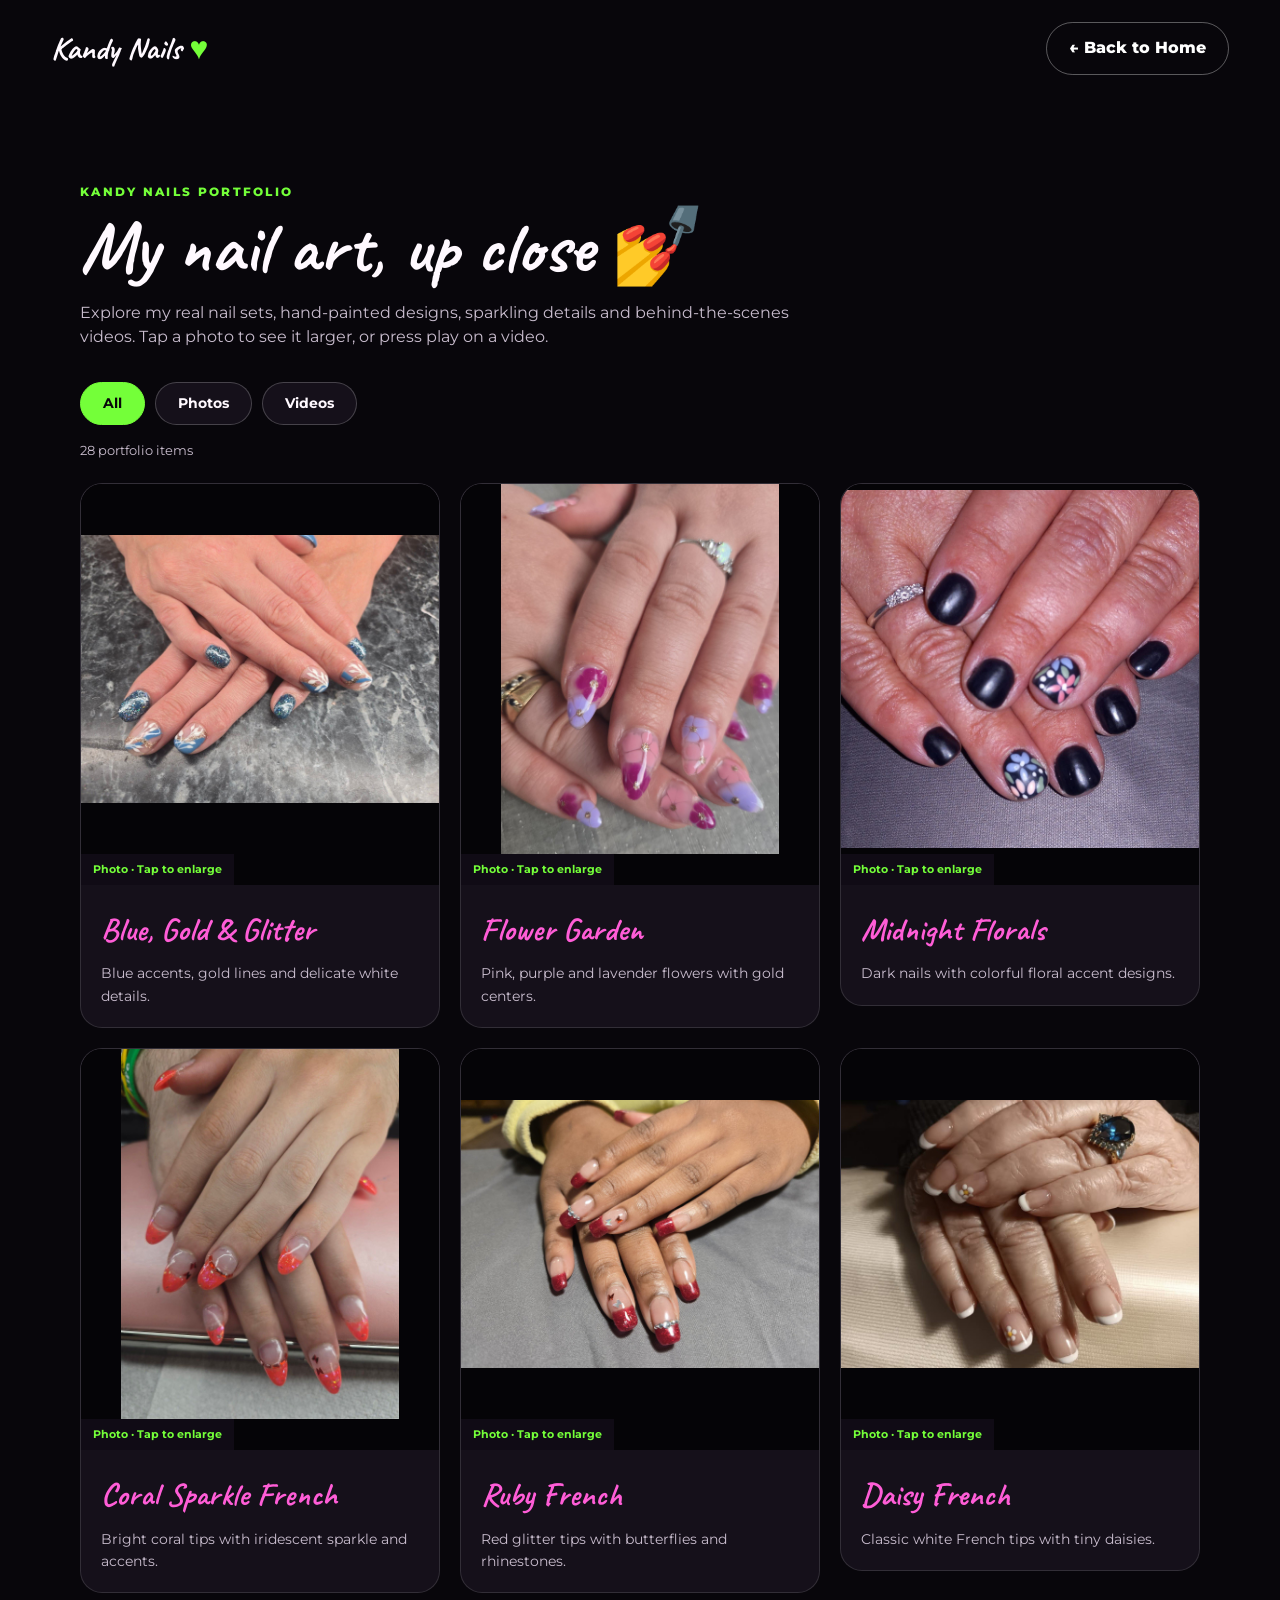
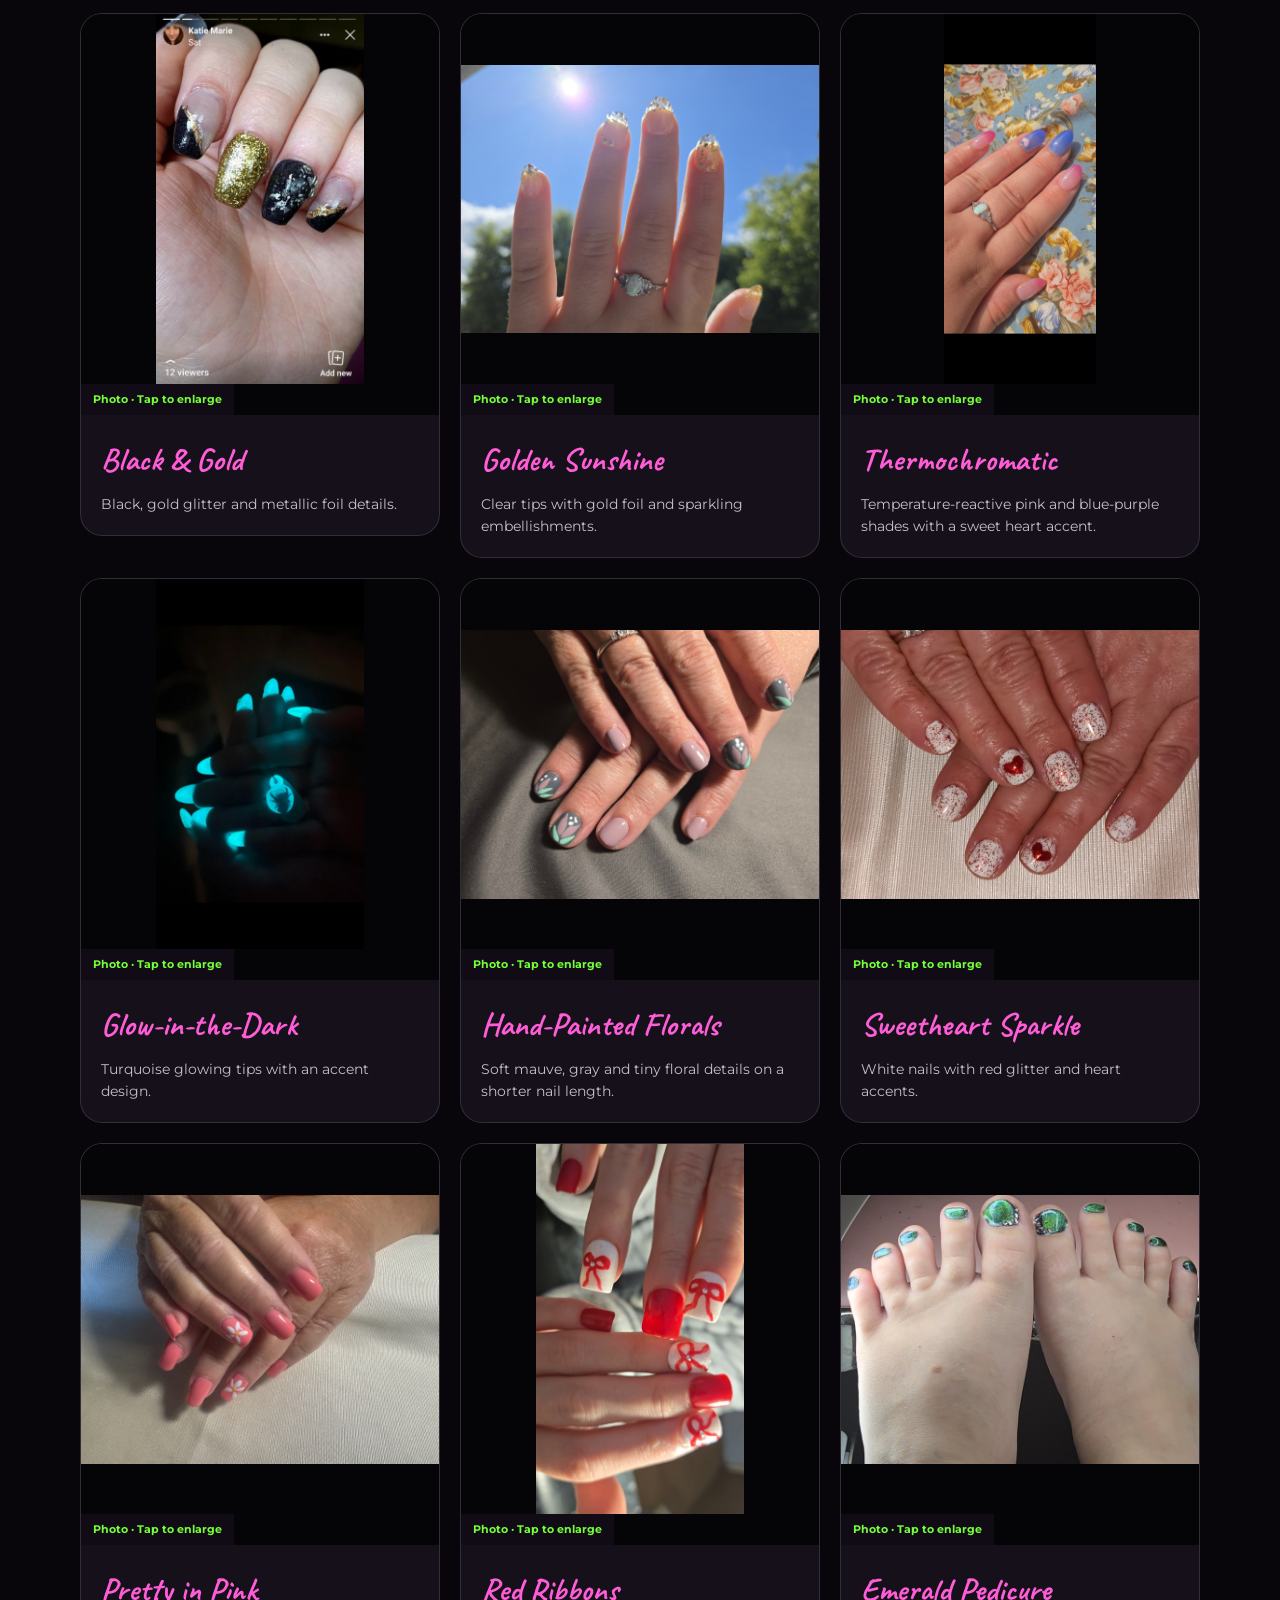
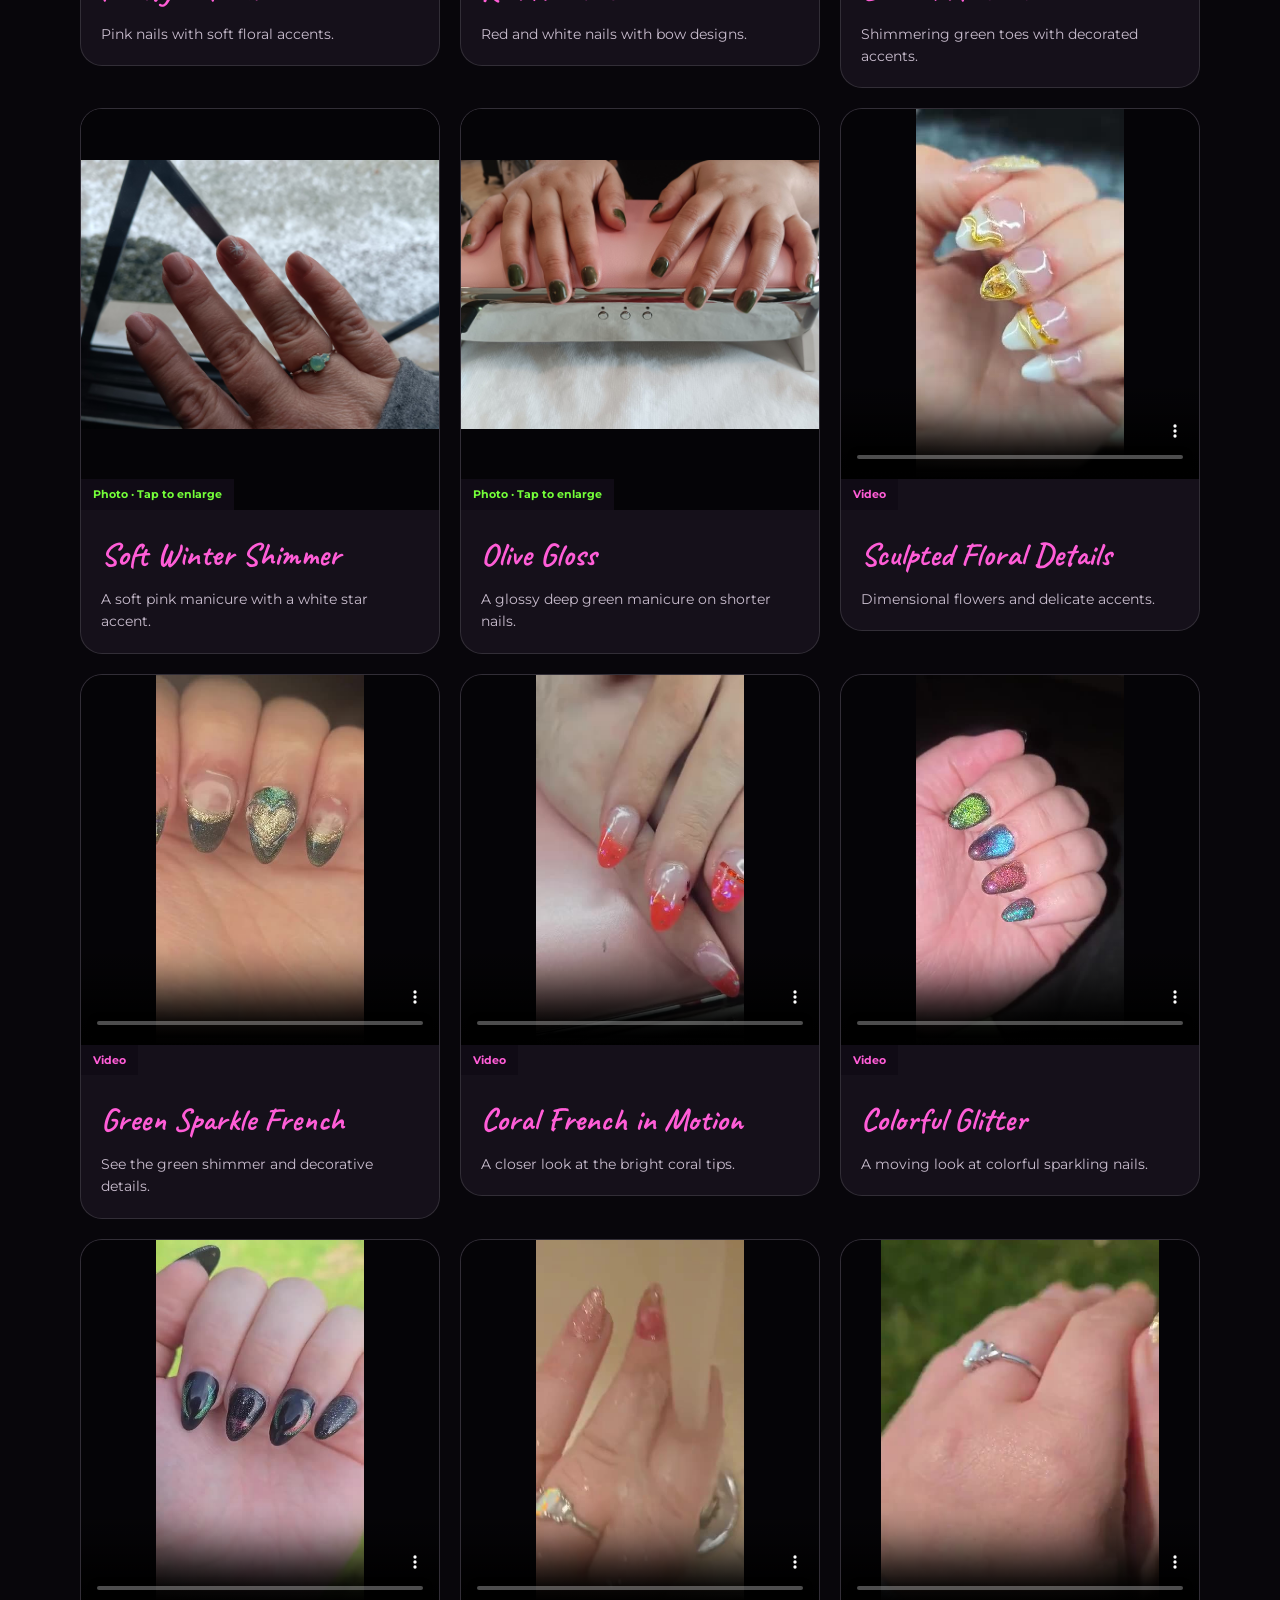
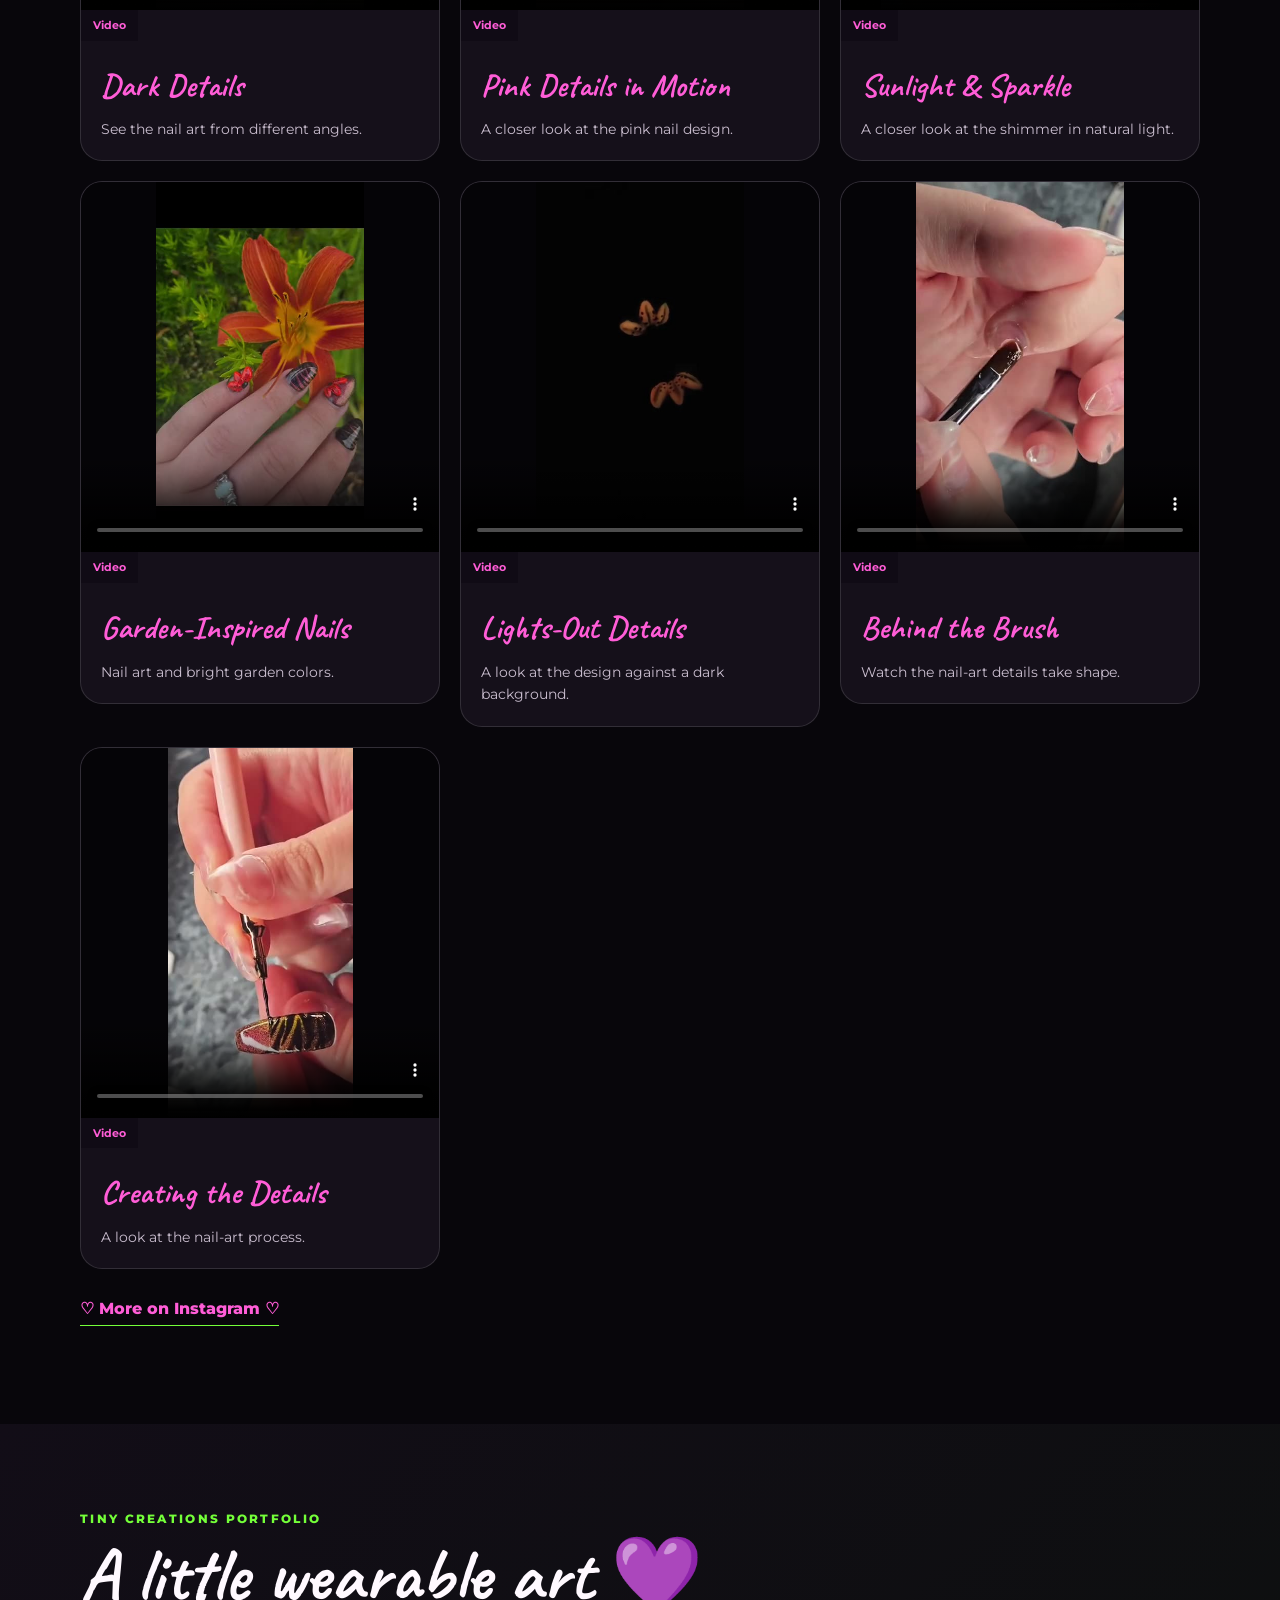
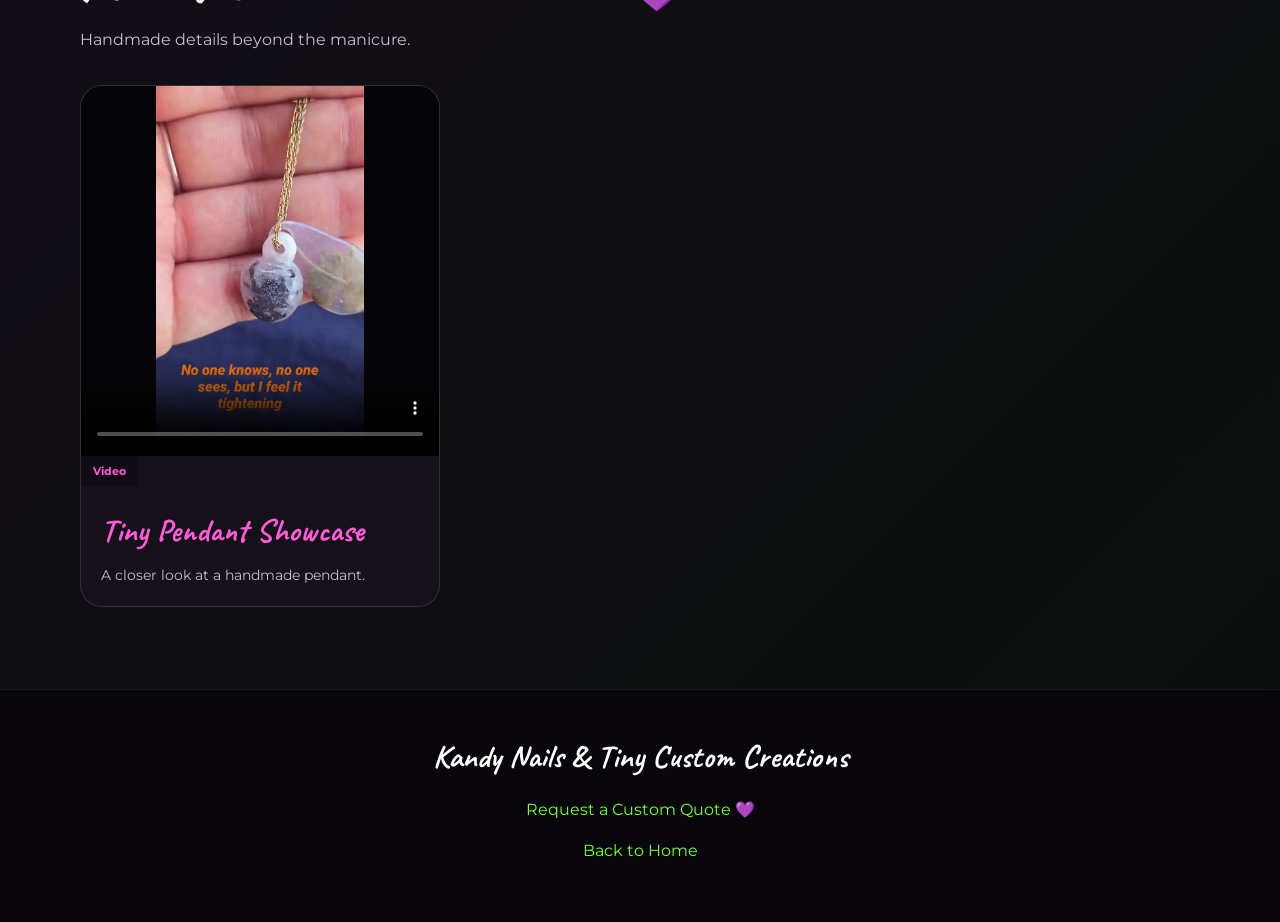
==== portfolio.html @ 72c05000 "Add files via upload" ====
<!doctype html>
<html lang="en">
<head>
<meta charset="utf-8">
<meta name="viewport" content="width=device-width,initial-scale=1">
<meta name="theme-color" content="#08060b">
<title>Portfolio | Kandy Nails & Tiny Custom Creations</title>
<style>
@import url('https://fonts.googleapis.com/css2?family=Caveat:wght@500;600;700&family=Montserrat:wght@400;500;600;700;800&display=swap');
:root{--bg:#08060b;--panel:#15101a;--purple:#c746ff;--green:#74ff39;--pink:#ff5dd7;--text:#fff9ff;--muted:#c9bdce}
.nail-portfolio{display:grid;grid-template-columns:repeat(3,minmax(0,1fr));gap:20px}.nail-portfolio figure{margin:0;background:var(--panel);border:1px solid #ffffff20;border-radius:22px;overflow:hidden}.nail-portfolio a{display:block}.nail-portfolio img{width:100%;height:370px;object-fit:contain;background:#050407}.nail-portfolio a:focus-visible{outline:3px solid var(--green);outline-offset:-3px}.nail-portfolio figcaption{padding:20px}.nail-portfolio h3{font-family:Caveat,cursive;font-size:2rem;margin:0;color:var(--pink)}.nail-portfolio p{font-size:.9rem;color:var(--muted);margin:8px 0 0}@media(max-width:850px){.nail-portfolio{grid-template-columns:1fr}.nail-portfolio img{height:auto;max-height:520px}}
*{box-sizing:border-box}html{scroll-behavior:smooth}body{margin:0;background:var(--bg);color:var(--text);font-family:Montserrat,sans-serif;line-height:1.55}a{color:inherit;text-decoration:none}img{max-width:100%;display:block}
.hero{min-height:88vh;background:radial-gradient(circle at 15% 15%,#6d14744d,transparent 34%),radial-gradient(circle at 85% 20%,#2d8c4145,transparent 30%),linear-gradient(135deg,#050407,#14091a 55%,#07110a);position:relative;overflow:hidden}.hero:after{content:"✦  ♡  ✧  ♡  ✦";position:absolute;bottom:4%;width:100%;text-align:center;font-size:3rem;letter-spacing:1rem;color:#ffffff18}
nav{width:min(1180px,92%);margin:auto;padding:22px 0;display:flex;align-items:center;justify-content:space-between;position:relative;z-index:3}.logo{font-family:Caveat,cursive;font-size:2rem;font-weight:700}.logo span{color:var(--green)}#navLinks{display:flex;gap:22px;font-size:.85rem;font-weight:700}#navLinks a:hover{color:var(--green)}#menuBtn{display:none;background:none;border:0;color:white;font-size:1.6rem}
.hero-inner{width:min(920px,90%);margin:13vh auto 0;text-align:center;position:relative;z-index:2}.kicker,.eyebrow,.heading span{font-size:.72rem;letter-spacing:.2em;font-weight:800;color:var(--green)}h1,h2{font-family:Caveat,cursive;line-height:1.02}h1{font-size:clamp(4.3rem,10vw,8rem);margin:.15em 0}.hero h1 em{font-style:normal;color:var(--pink)}.lead{max-width:720px;margin:0 auto 26px;color:var(--muted)}.actions{display:flex;gap:12px;justify-content:center;flex-wrap:wrap}.btn{border:0;display:inline-block;background:linear-gradient(90deg,var(--purple),var(--pink),var(--green));color:#08060b;font-weight:800;padding:13px 22px;border-radius:999px;cursor:pointer}.ghost{background:transparent;color:white;border:1px solid #ffffff55}
.wrap{width:min(1120px,92%);margin:auto;padding:82px 0}.heading{max-width:760px;margin-bottom:32px}.heading h2,.feature h2,.wearable h2{font-size:clamp(3rem,6vw,4.6rem);margin:.08em 0}.heading p,.feature p,.wearable p{color:var(--muted)}.master-collage{width:100%;border-radius:25px;border:1px solid #ffffff20;box-shadow:0 0 50px #8c28b62b}.gallery{display:grid;grid-template-columns:repeat(5,1fr);gap:13px;margin-top:20px}.tile{background:var(--panel);border:1px solid #ffffff17;border-radius:17px;overflow:hidden}.tile img{aspect-ratio:1/1;object-fit:cover}.tile b{display:block;padding:13px;font-size:.8rem}.tile:hover{outline:1px solid var(--green);transform:translateY(-2px)}
.band,.effects,.wearable{background:linear-gradient(135deg,#120d17,#0c100d)}.split{width:min(1120px,92%);margin:auto;padding:82px 0;display:grid;grid-template-columns:1fr 1fr;gap:48px;align-items:center}.split>img,.feature>img{border-radius:25px;box-shadow:0 0 40px #b830d028}.mini-prices{margin:25px 0}.mini-prices p{display:flex;justify-content:space-between;border-bottom:1px solid #ffffff16;padding:9px 0;margin:0}.mini-prices strong{color:var(--green)}small{color:#9f92a6}.feature{display:grid;grid-template-columns:1fr 1fr;gap:48px;align-items:center}.feature.reverse img{order:2}.feature p{font-size:1.05rem}.effect-cards{display:grid;grid-template-columns:repeat(4,1fr);gap:15px}.effect-cards article,.price-cards article{background:#18121e;border:1px solid #ffffff16;border-radius:22px;padding:24px}.effect-cards i{font-style:normal;font-size:2rem}.effect-cards h3{margin:.5em 0}.effect-cards p,.price-cards p{color:var(--muted);font-size:.9rem}
.price-cards{display:grid;grid-template-columns:repeat(3,1fr);gap:16px}.price-cards h3{font-family:Caveat,cursive;font-size:2.1rem;margin:0 0 12px}.price-cards p{display:flex;justify-content:space-between;border-bottom:1px solid #ffffff12;padding:9px 0}.price-cards .featured{background:linear-gradient(145deg,#291232,#122217);border-color:#9dff6550}.big{font-size:3.4rem;font-weight:800;color:var(--pink);margin:18px 0}.big span{color:var(--green)}.price-cards .featured p,.price-cards .muted{display:block;border:0}.center{text-align:center;max-width:780px}.order form{display:grid;grid-template-columns:1fr 1fr;gap:16px;background:#151019;border:1px solid #ffffff17;padding:25px;border-radius:24px}.order label{display:grid;gap:7px;font-size:.78rem;font-weight:700}.order label:nth-child(2){grid-column:span 2}.order input,.order textarea,.order select{width:100%;border:1px solid #ffffff24;background:#08060b;color:white;border-radius:12px;padding:13px;font:inherit}.order textarea{min-height:120px;resize:vertical}.order button{justify-self:start}.demo{color:var(--green);font-size:.85rem}
footer{text-align:center;padding:42px 20px;border-top:1px solid #ffffff13;color:var(--muted)}footer strong{font-family:Caveat,cursive;font-size:2rem;color:white}
@media(max-width:850px){#menuBtn{display:block}#navLinks{display:none;position:absolute;top:68px;left:0;right:0;flex-direction:column;background:#17111d;padding:18px;border-radius:18px}#navLinks.show{display:flex}.gallery{grid-template-columns:repeat(2,1fr)}.split,.feature{grid-template-columns:1fr}.feature.reverse img{order:0}.effect-cards{grid-template-columns:repeat(2,1fr)}.price-cards{grid-template-columns:1fr}.order form{grid-template-columns:1fr}.order label:nth-child(2){grid-column:auto}}
@media(max-width:520px){.gallery,.effect-cards{grid-template-columns:1fr}.wrap,.split{padding:58px 0}.hero-inner{margin-top:9vh}}

.brand-finale{background:radial-gradient(circle at 50% 50%,#5b126238,transparent 60%),#08060b}
.brand-finale .wrap{padding-top:30px;padding-bottom:30px}
.brand-finale img{width:min(850px,100%);margin:auto;border-radius:28px;box-shadow:0 0 55px #b62fce35;border:1px solid #ffffff18}
footer a{color:var(--green)}

.tiktok-link{display:inline-block;color:var(--pink);font-weight:800;border-bottom:1px solid var(--green);padding-bottom:3px}
.tiktok-link:hover,footer .social a:hover{color:var(--green)}
footer .social{margin-top:6px}

.policies{background:linear-gradient(135deg,#110c16,#0a120c)}
.policy-box{background:#18121e;border:1px solid #ffffff18;border-radius:26px;padding:28px;box-shadow:0 0 40px #8c28b61c}
.policy-box p{color:var(--muted);padding:12px 0;margin:0;border-bottom:1px solid #ffffff10}
.policy-box p:last-child{border-bottom:0}
.policy-box b{color:var(--text)}
.policy-highlight{margin-top:12px!important;padding:17px!important;border:1px solid #74ff3940!important;background:#74ff390c;border-radius:16px;color:var(--text)!important;font-weight:600}
.shipping{background:#0b080e}.shipping-grid{display:grid;grid-template-columns:repeat(2,1fr);gap:16px}.shipping-grid article{background:#18121e;border:1px solid #ffffff18;border-radius:22px;padding:24px}.shipping-grid h3{font-family:Caveat,cursive;font-size:2rem;margin:0 0 10px}.shipping-grid p{color:var(--muted);margin:0}.shipping-note{margin-top:16px;padding:20px;border-radius:18px;background:#74ff390b;border:1px solid #74ff3935;color:var(--muted)}.shipping-note b{color:var(--text)}@media(max-width:700px){.shipping-grid{grid-template-columns:1fr}}


#navLinks{flex-wrap:wrap;justify-content:flex-end;gap:12px 17px;max-width:820px}
.nail-portfolio{align-items:start}.nail-portfolio figure[hidden]{display:none}
.photo-open{display:block;position:relative;border:0;padding:0;width:100%;background:#050407;color:white;cursor:zoom-in;font:inherit;text-align:left}
.photo-open img,.video-frame video{display:block;width:100%;height:370px;object-fit:contain;background:#050407}
.photo-open:focus-visible,.portfolio-filters button:focus-visible,#close-photo:focus-visible{outline:3px solid var(--green);outline-offset:3px}
.media-badge{display:inline-block;padding:7px 12px;font-size:.68rem;font-weight:700;color:var(--green);background:#100b15}.video-frame .media-badge{color:var(--pink)}
.portfolio-filters{display:flex;gap:10px;flex-wrap:wrap}.portfolio-filters button{font:inherit;font-size:.85rem;font-weight:700;cursor:pointer;color:var(--text);background:var(--panel);border:1px solid #ffffff35;padding:10px 22px;border-radius:999px}.portfolio-filters button.active{background:var(--green);color:#08060b;border-color:var(--green)}.portfolio-count{color:var(--muted);font-size:.8rem;margin:16px 0 22px}
#photo-dialog{width:min(1000px,94vw);max-height:95vh;padding:16px;background:#100b15;color:var(--text);border:1px solid #c746ff70;border-radius:18px}#photo-dialog::backdrop{background:#000d}#large-photo{max-height:75vh;margin:auto;object-fit:contain}#close-photo{display:block;margin:0 0 12px auto;padding:9px 18px;border:0;border-radius:30px;background:var(--green);color:#08060b;font-weight:800;cursor:pointer}#photo-caption{text-align:center}
@media(max-width:850px){.photo-open img,.video-frame video{height:390px}#navLinks{max-width:none;align-items:flex-start}}
@media(max-width:420px){.photo-open img,.video-frame video{height:330px}}
</style>
</head>
<body><nav><a class="logo" href="index.html">Kandy Nails <span>♥</span></a><a class="btn ghost" href="index.html">← Back to Home</a></nav><main><section id="nail-gallery" class="wrap">
<div class="heading"><span>KANDY NAILS PORTFOLIO</span><h2>My nail art, up close 💅</h2><p>Explore my real nail sets, hand-painted designs, sparkling details and behind-the-scenes videos. Tap a photo to see it larger, or press play on a video.</p></div>
<div class="portfolio-filters" role="group" aria-label="Filter nail portfolio"><button type="button" class="active" data-filter="all" aria-pressed="true">All</button><button type="button" data-filter="photo" aria-pressed="false">Photos</button><button type="button" data-filter="video" aria-pressed="false">Videos</button></div>
<p id="portfolio-count" class="portfolio-count" aria-live="polite"></p>
<div class="nail-portfolio" id="portfolio-grid"><figure data-kind="photo"><button class="photo-open" type="button" data-photo="portfolio-1000017648.jpg" data-title="Blue, Gold &amp; Glitter" aria-label="Enlarge Blue, Gold &amp; Glitter"><img src="portfolio-1000017648.jpg" alt="Blue accents, gold lines and delicate white details." loading="lazy" decoding="async" width="720" height="720"><span class="media-badge">Photo · Tap to enlarge</span></button><figcaption><h3>Blue, Gold &amp; Glitter</h3><p>Blue accents, gold lines and delicate white details.</p></figcaption></figure><figure data-kind="photo"><button class="photo-open" type="button" data-photo="portfolio-1000014771.jpg" data-title="Flower Garden" aria-label="Enlarge Flower Garden"><img src="portfolio-1000014771.jpg" alt="Pink, purple and lavender flowers with gold centers." loading="lazy" decoding="async" width="720" height="720"><span class="media-badge">Photo · Tap to enlarge</span></button><figcaption><h3>Flower Garden</h3><p>Pink, purple and lavender flowers with gold centers.</p></figcaption></figure><figure data-kind="photo"><button class="photo-open" type="button" data-photo="portfolio-1000017656.jpg" data-title="Midnight Florals" aria-label="Enlarge Midnight Florals"><img src="portfolio-1000017656.jpg" alt="Dark nails with colorful floral accent designs." loading="lazy" decoding="async" width="720" height="720"><span class="media-badge">Photo · Tap to enlarge</span></button><figcaption><h3>Midnight Florals</h3><p>Dark nails with colorful floral accent designs.</p></figcaption></figure><figure data-kind="photo"><button class="photo-open" type="button" data-photo="portfolio-1000017652.jpg" data-title="Coral Sparkle French" aria-label="Enlarge Coral Sparkle French"><img src="portfolio-1000017652.jpg" alt="Bright coral tips with iridescent sparkle and accents." loading="lazy" decoding="async" width="720" height="720"><span class="media-badge">Photo · Tap to enlarge</span></button><figcaption><h3>Coral Sparkle French</h3><p>Bright coral tips with iridescent sparkle and accents.</p></figcaption></figure><figure data-kind="photo"><button class="photo-open" type="button" data-photo="portfolio-1000010109.jpg" data-title="Ruby French" aria-label="Enlarge Ruby French"><img src="portfolio-1000010109.jpg" alt="Red glitter tips with butterflies and rhinestones." loading="lazy" decoding="async" width="720" height="720"><span class="media-badge">Photo · Tap to enlarge</span></button><figcaption><h3>Ruby French</h3><p>Red glitter tips with butterflies and rhinestones.</p></figcaption></figure><figure data-kind="photo"><button class="photo-open" type="button" data-photo="portfolio-1000008966.jpg" data-title="Daisy French" aria-label="Enlarge Daisy French"><img src="portfolio-1000008966.jpg" alt="Classic white French tips with tiny daisies." loading="lazy" decoding="async" width="720" height="720"><span class="media-badge">Photo · Tap to enlarge</span></button><figcaption><h3>Daisy French</h3><p>Classic white French tips with tiny daisies.</p></figcaption></figure><figure data-kind="photo"><button class="photo-open" type="button" data-photo="portfolio-1000005637.jpg" data-title="Black &amp; Gold" aria-label="Enlarge Black &amp; Gold"><img src="portfolio-1000005637.jpg" alt="Black, gold glitter and metallic foil details." loading="lazy" decoding="async" width="720" height="720"><span class="media-badge">Photo · Tap to enlarge</span></button><figcaption><h3>Black &amp; Gold</h3><p>Black, gold glitter and metallic foil details.</p></figcaption></figure><figure data-kind="photo"><button class="photo-open" type="button" data-photo="portfolio-1000010207.jpg" data-title="Golden Sunshine" aria-label="Enlarge Golden Sunshine"><img src="portfolio-1000010207.jpg" alt="Clear tips with gold foil and sparkling embellishments." loading="lazy" decoding="async" width="720" height="720"><span class="media-badge">Photo · Tap to enlarge</span></button><figcaption><h3>Golden Sunshine</h3><p>Clear tips with gold foil and sparkling embellishments.</p></figcaption></figure><figure data-kind="photo"><button class="photo-open" type="button" data-photo="portfolio-earlier-0.jpg" data-title="Thermochromatic" aria-label="Enlarge Thermochromatic"><img src="portfolio-earlier-0.jpg" alt="Temperature-reactive pink and blue-purple shades with a sweet heart accent." loading="lazy" decoding="async" width="720" height="720"><span class="media-badge">Photo · Tap to enlarge</span></button><figcaption><h3>Thermochromatic</h3><p>Temperature-reactive pink and blue-purple shades with a sweet heart accent.</p></figcaption></figure><figure data-kind="photo"><button class="photo-open" type="button" data-photo="portfolio-1000014545.jpg" data-title="Glow-in-the-Dark" aria-label="Enlarge Glow-in-the-Dark"><img src="portfolio-1000014545.jpg" alt="Turquoise glowing tips with an accent design." loading="lazy" decoding="async" width="720" height="720"><span class="media-badge">Photo · Tap to enlarge</span></button><figcaption><h3>Glow-in-the-Dark</h3><p>Turquoise glowing tips with an accent design.</p></figcaption></figure><figure data-kind="photo"><button class="photo-open" type="button" data-photo="portfolio-earlier-2.jpg" data-title="Hand-Painted Florals" aria-label="Enlarge Hand-Painted Florals"><img src="portfolio-earlier-2.jpg" alt="Soft mauve, gray and tiny floral details on a shorter nail length." loading="lazy" decoding="async" width="720" height="720"><span class="media-badge">Photo · Tap to enlarge</span></button><figcaption><h3>Hand-Painted Florals</h3><p>Soft mauve, gray and tiny floral details on a shorter nail length.</p></figcaption></figure><figure data-kind="photo"><button class="photo-open" type="button" data-photo="portfolio-1000008977.jpg" data-title="Sweetheart Sparkle" aria-label="Enlarge Sweetheart Sparkle"><img src="portfolio-1000008977.jpg" alt="White nails with red glitter and heart accents." loading="lazy" decoding="async" width="720" height="720"><span class="media-badge">Photo · Tap to enlarge</span></button><figcaption><h3>Sweetheart Sparkle</h3><p>White nails with red glitter and heart accents.</p></figcaption></figure><figure data-kind="photo"><button class="photo-open" type="button" data-photo="portfolio-1000009065.jpg" data-title="Pretty in Pink" aria-label="Enlarge Pretty in Pink"><img src="portfolio-1000009065.jpg" alt="Pink nails with soft floral accents." loading="lazy" decoding="async" width="720" height="720"><span class="media-badge">Photo · Tap to enlarge</span></button><figcaption><h3>Pretty in Pink</h3><p>Pink nails with soft floral accents.</p></figcaption></figure><figure data-kind="photo"><button class="photo-open" type="button" data-photo="portfolio-1000012029.jpg" data-title="Red Ribbons" aria-label="Enlarge Red Ribbons"><img src="portfolio-1000012029.jpg" alt="Red and white nails with bow designs." loading="lazy" decoding="async" width="720" height="720"><span class="media-badge">Photo · Tap to enlarge</span></button><figcaption><h3>Red Ribbons</h3><p>Red and white nails with bow designs.</p></figcaption></figure><figure data-kind="photo"><button class="photo-open" type="button" data-photo="portfolio-1000016396.jpg" data-title="Emerald Pedicure" aria-label="Enlarge Emerald Pedicure"><img src="portfolio-1000016396.jpg" alt="Shimmering green toes with decorated accents." loading="lazy" decoding="async" width="720" height="720"><span class="media-badge">Photo · Tap to enlarge</span></button><figcaption><h3>Emerald Pedicure</h3><p>Shimmering green toes with decorated accents.</p></figcaption></figure><figure data-kind="photo"><button class="photo-open" type="button" data-photo="portfolio-1000008091.jpg" data-title="Soft Winter Shimmer" aria-label="Enlarge Soft Winter Shimmer"><img src="portfolio-1000008091.jpg" alt="A soft pink manicure with a white star accent." loading="lazy" decoding="async" width="720" height="720"><span class="media-badge">Photo · Tap to enlarge</span></button><figcaption><h3>Soft Winter Shimmer</h3><p>A soft pink manicure with a white star accent.</p></figcaption></figure><figure data-kind="photo"><button class="photo-open" type="button" data-photo="portfolio-1000007837.jpg" data-title="Olive Gloss" aria-label="Enlarge Olive Gloss"><img src="portfolio-1000007837.jpg" alt="A glossy deep green manicure on shorter nails." loading="lazy" decoding="async" width="720" height="720"><span class="media-badge">Photo · Tap to enlarge</span></button><figcaption><h3>Olive Gloss</h3><p>A glossy deep green manicure on shorter nails.</p></figcaption></figure><figure data-kind="video"><div class="video-frame"><video controls playsinline preload="none" poster="portfolio-1000017654.jpg" aria-label="Sculpted Floral Details"><source src="portfolio-1000017654.mp4" type="video/mp4">Your browser cannot play this video. <a href="portfolio-1000017654.mp4">Open video</a></video><span class="media-badge">Video</span></div><figcaption><h3>Sculpted Floral Details</h3><p>Dimensional flowers and delicate accents.</p></figcaption></figure><figure data-kind="video"><div class="video-frame"><video controls playsinline preload="none" poster="portfolio-1000017646.jpg" aria-label="Green Sparkle French"><source src="portfolio-1000017646.mp4" type="video/mp4">Your browser cannot play this video. <a href="portfolio-1000017646.mp4">Open video</a></video><span class="media-badge">Video</span></div><figcaption><h3>Green Sparkle French</h3><p>See the green shimmer and decorative details.</p></figcaption></figure><figure data-kind="video"><div class="video-frame"><video controls playsinline preload="none" poster="portfolio-1000017653.jpg" aria-label="Coral French in Motion"><source src="portfolio-1000017653.mp4" type="video/mp4">Your browser cannot play this video. <a href="portfolio-1000017653.mp4">Open video</a></video><span class="media-badge">Video</span></div><figcaption><h3>Coral French in Motion</h3><p>A closer look at the bright coral tips.</p></figcaption></figure><figure data-kind="video"><div class="video-frame"><video controls playsinline preload="none" poster="portfolio-1000017644.jpg" aria-label="Colorful Glitter"><source src="portfolio-1000017644.mp4" type="video/mp4">Your browser cannot play this video. <a href="portfolio-1000017644.mp4">Open video</a></video><span class="media-badge">Video</span></div><figcaption><h3>Colorful Glitter</h3><p>A moving look at colorful sparkling nails.</p></figcaption></figure><figure data-kind="video"><div class="video-frame"><video controls playsinline preload="none" poster="portfolio-1000017642.jpg" aria-label="Dark Details"><source src="portfolio-1000017642.mp4" type="video/mp4">Your browser cannot play this video. <a href="portfolio-1000017642.mp4">Open video</a></video><span class="media-badge">Video</span></div><figcaption><h3>Dark Details</h3><p>See the nail art from different angles.</p></figcaption></figure><figure data-kind="video"><div class="video-frame"><video controls playsinline preload="none" poster="portfolio-1000017645.jpg" aria-label="Pink Details in Motion"><source src="portfolio-1000017645.mp4" type="video/mp4">Your browser cannot play this video. <a href="portfolio-1000017645.mp4">Open video</a></video><span class="media-badge">Video</span></div><figcaption><h3>Pink Details in Motion</h3><p>A closer look at the pink nail design.</p></figcaption></figure><figure data-kind="video"><div class="video-frame"><video controls playsinline preload="none" poster="portfolio-1000011974.jpg" aria-label="Sunlight &amp; Sparkle"><source src="portfolio-1000011974.mp4" type="video/mp4">Your browser cannot play this video. <a href="portfolio-1000011974.mp4">Open video</a></video><span class="media-badge">Video</span></div><figcaption><h3>Sunlight &amp; Sparkle</h3><p>A closer look at the shimmer in natural light.</p></figcaption></figure><figure data-kind="video"><div class="video-frame"><video controls playsinline preload="none" poster="portfolio-1000017649.jpg" aria-label="Garden-Inspired Nails"><source src="portfolio-1000017649.mp4" type="video/mp4">Your browser cannot play this video. <a href="portfolio-1000017649.mp4">Open video</a></video><span class="media-badge">Video</span></div><figcaption><h3>Garden-Inspired Nails</h3><p>Nail art and bright garden colors.</p></figcaption></figure><figure data-kind="video"><div class="video-frame"><video controls playsinline preload="none" poster="portfolio-1000017647.jpg" aria-label="Lights-Out Details"><source src="portfolio-1000017647.mp4" type="video/mp4">Your browser cannot play this video. <a href="portfolio-1000017647.mp4">Open video</a></video><span class="media-badge">Video</span></div><figcaption><h3>Lights-Out Details</h3><p>A look at the design against a dark background.</p></figcaption></figure><figure data-kind="video"><div class="video-frame"><video controls playsinline preload="none" poster="portfolio-1000017643.jpg" aria-label="Behind the Brush"><source src="portfolio-1000017643.mp4" type="video/mp4">Your browser cannot play this video. <a href="portfolio-1000017643.mp4">Open video</a></video><span class="media-badge">Video</span></div><figcaption><h3>Behind the Brush</h3><p>Watch the nail-art details take shape.</p></figcaption></figure><figure data-kind="video"><div class="video-frame"><video controls playsinline preload="none" poster="portfolio-1000017651.jpg" aria-label="Creating the Details"><source src="portfolio-1000017651.mp4" type="video/mp4">Your browser cannot play this video. <a href="portfolio-1000017651.mp4">Open video</a></video><span class="media-badge">Video</span></div><figcaption><h3>Creating the Details</h3><p>A look at the nail-art process.</p></figcaption></figure></div>
<p style="margin-top:28px"><a class="tiktok-link" href="https://www.instagram.com/kandy_nails.katie.anderson/" target="_blank" rel="noopener noreferrer">♡ More on Instagram ♡</a></p>
</section>
<section class="band" id="creations-showcase"><div class="wrap"><div class="heading"><span>TINY CREATIONS PORTFOLIO</span><h2>A little wearable art 💜</h2><p>Handmade details beyond the manicure.</p></div><div class="nail-portfolio"><figure data-kind="video"><div class="video-frame"><video controls playsinline preload="none" poster="portfolio-1000014442.jpg" aria-label="Tiny Pendant Showcase"><source src="portfolio-1000014442.mp4" type="video/mp4">Your browser cannot play this video. <a href="portfolio-1000014442.mp4">Open video</a></video><span class="media-badge">Video</span></div><figcaption><h3>Tiny Pendant Showcase</h3><p>A closer look at a handmade pendant.</p></figcaption></figure></div></div></section>
<dialog id="photo-dialog" aria-label="Enlarged nail portfolio photo"><button type="button" id="close-photo" aria-label="Close photo">Close ×</button><img id="large-photo" alt=""><p id="photo-caption"></p></dialog></main><footer><strong>Kandy Nails &amp; Tiny Custom Creations</strong><p><a href="index.html#order">Request a Custom Quote 💜</a></p><p><a href="index.html">Back to Home</a></p></footer><script>const portfolioCards=[...document.querySelectorAll('#portfolio-grid figure')];
const portfolioCount=document.getElementById('portfolio-count');
function updatePortfolio(filter){let count=0;portfolioCards.forEach(card=>{const show=filter==='all'||card.dataset.kind===filter;card.hidden=!show;if(show)count++;else card.querySelector('video')?.pause();});portfolioCount.textContent=count+' '+(filter==='all'?'portfolio items':filter==='photo'?'photos':'videos');}
document.querySelectorAll('[data-filter]').forEach(button=>button.addEventListener('click',()=>{document.querySelectorAll('[data-filter]').forEach(b=>{const active=b===button;b.classList.toggle('active',active);b.setAttribute('aria-pressed',String(active));});updatePortfolio(button.dataset.filter);}));updatePortfolio('all');
const photoDialog=document.getElementById('photo-dialog');
document.querySelectorAll('[data-photo]').forEach(button=>button.addEventListener('click',()=>{document.getElementById('large-photo').src=button.dataset.photo;document.getElementById('large-photo').alt=button.querySelector('img').alt;document.getElementById('photo-caption').textContent=button.dataset.title;photoDialog.showModal();}));
document.getElementById('close-photo').addEventListener('click',()=>photoDialog.close());
photoDialog.addEventListener('click',e=>{if(e.target===photoDialog){const r=photoDialog.getBoundingClientRect();if(e.clientX<r.left||e.clientX>r.right||e.clientY<r.top||e.clientY>r.bottom)photoDialog.close();}});
document.querySelectorAll('video').forEach(video=>video.addEventListener('play',()=>document.querySelectorAll('video').forEach(other=>{if(other!==video)other.pause();})));
</script></body></html>
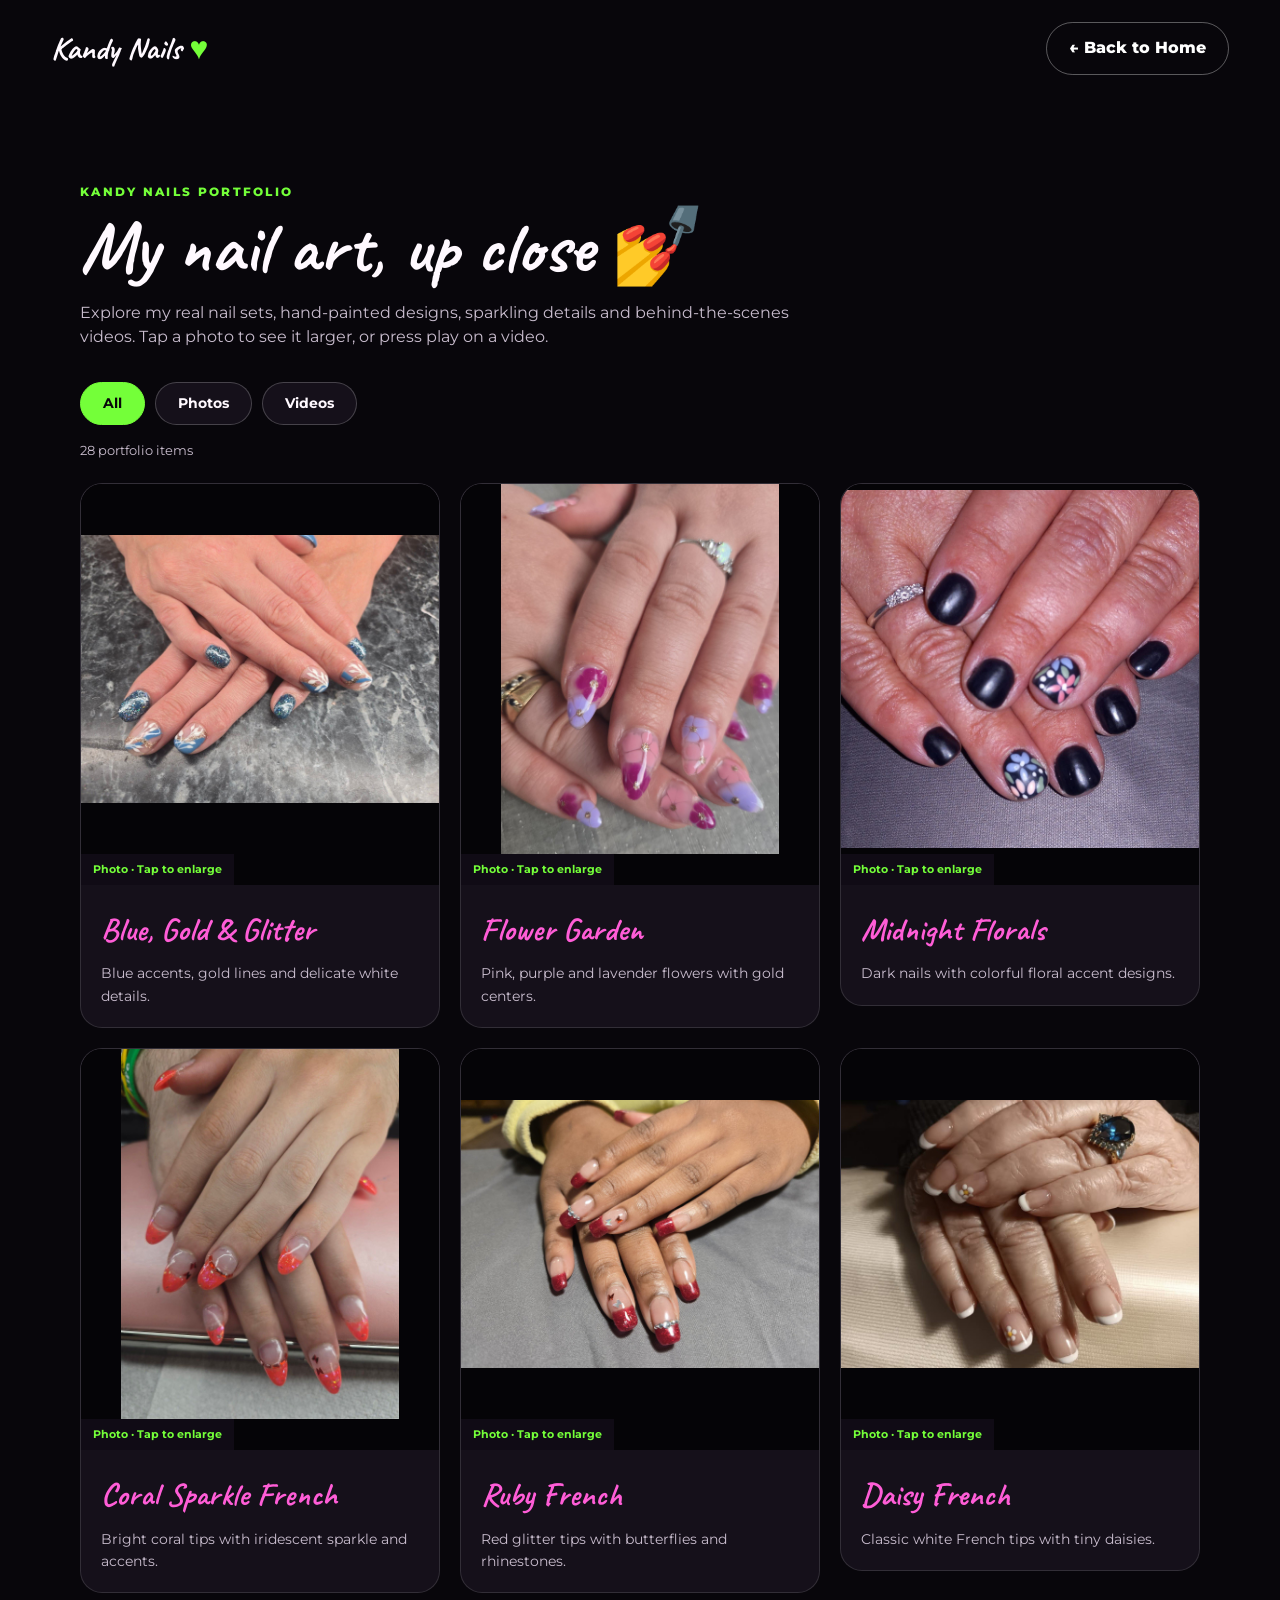
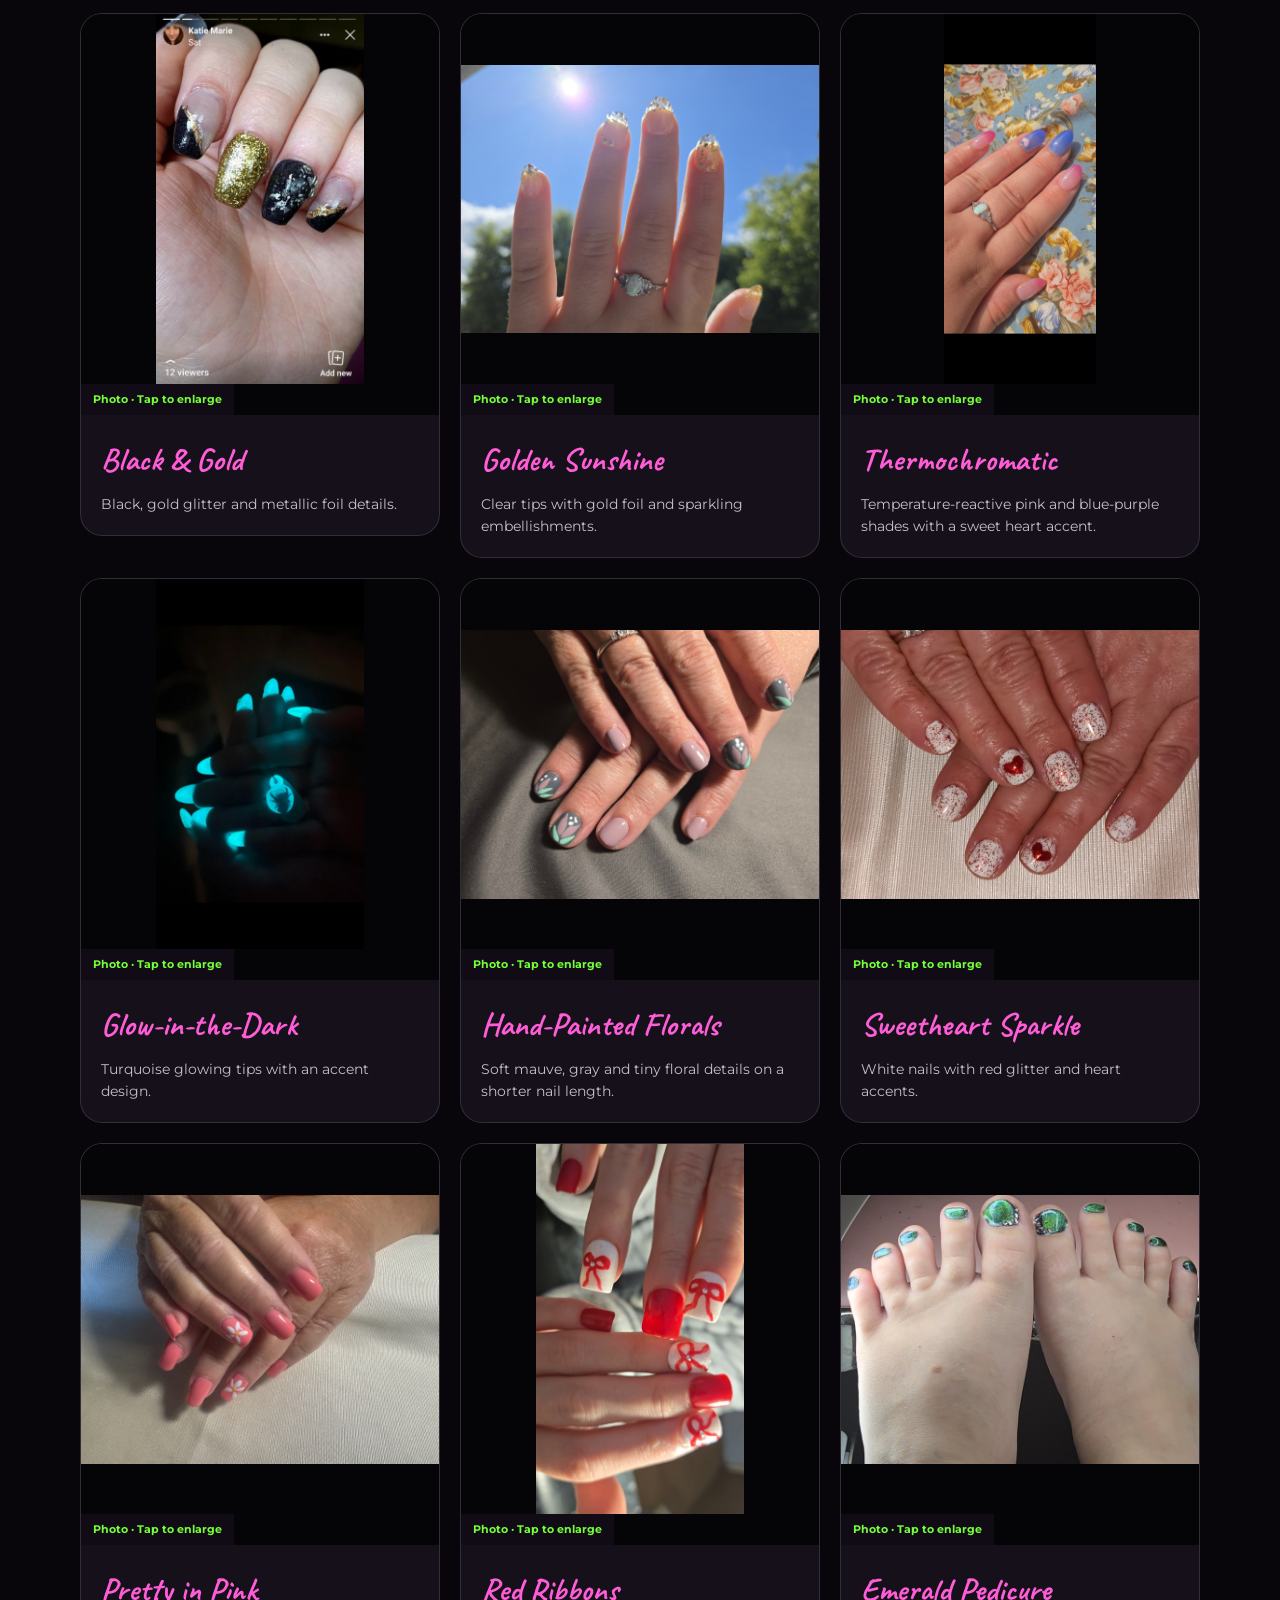
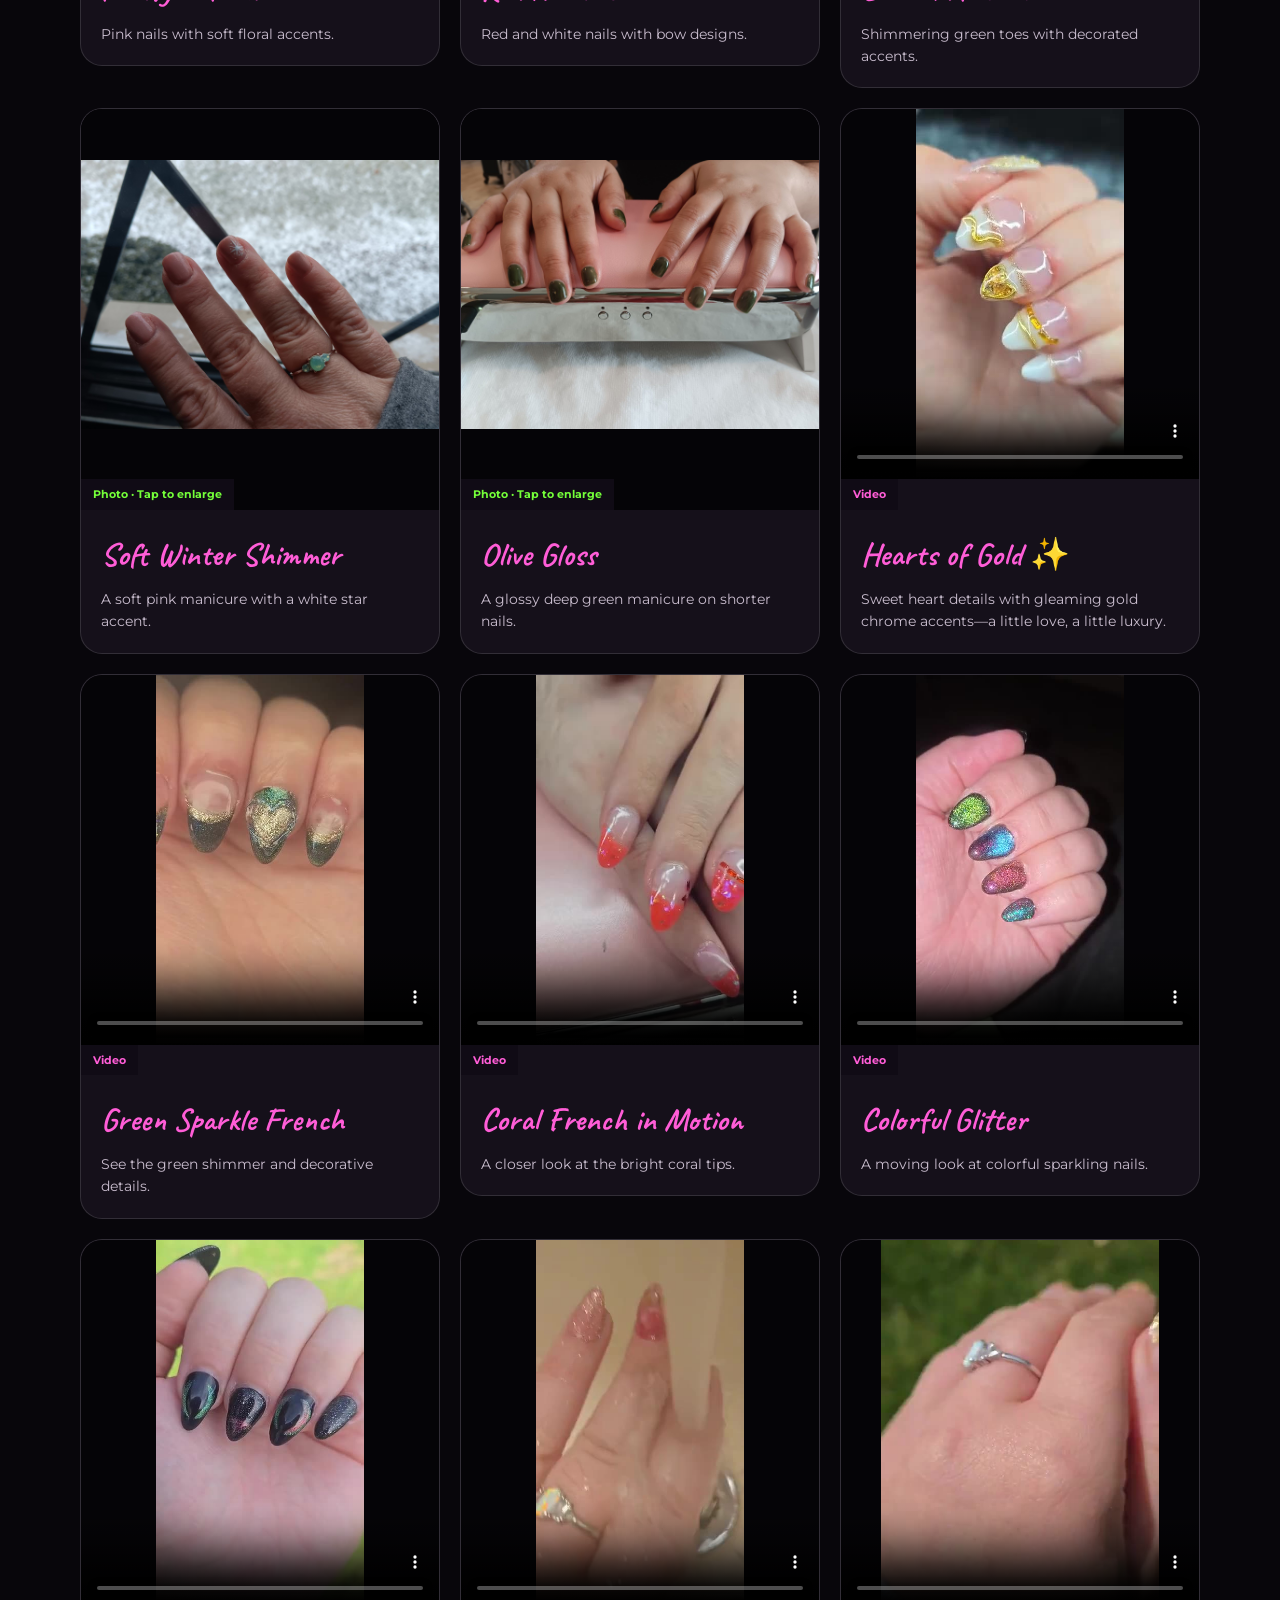
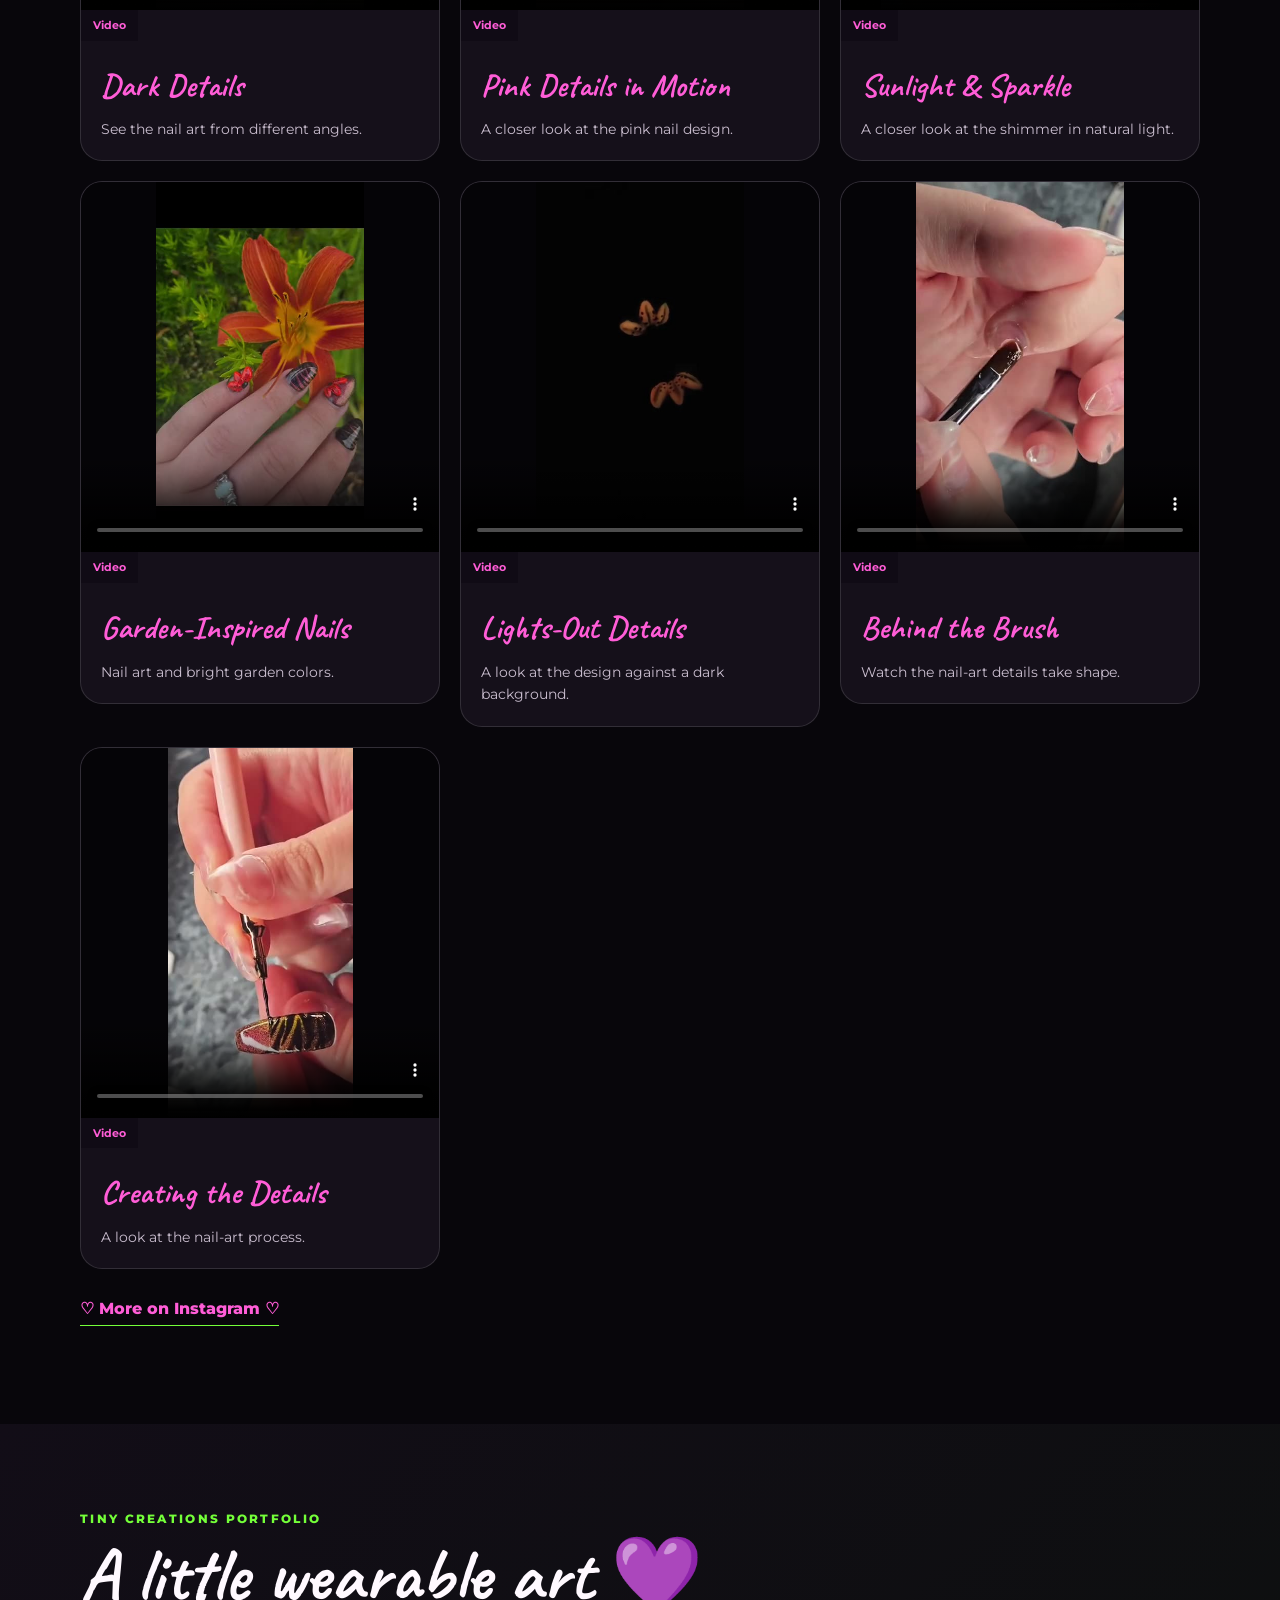
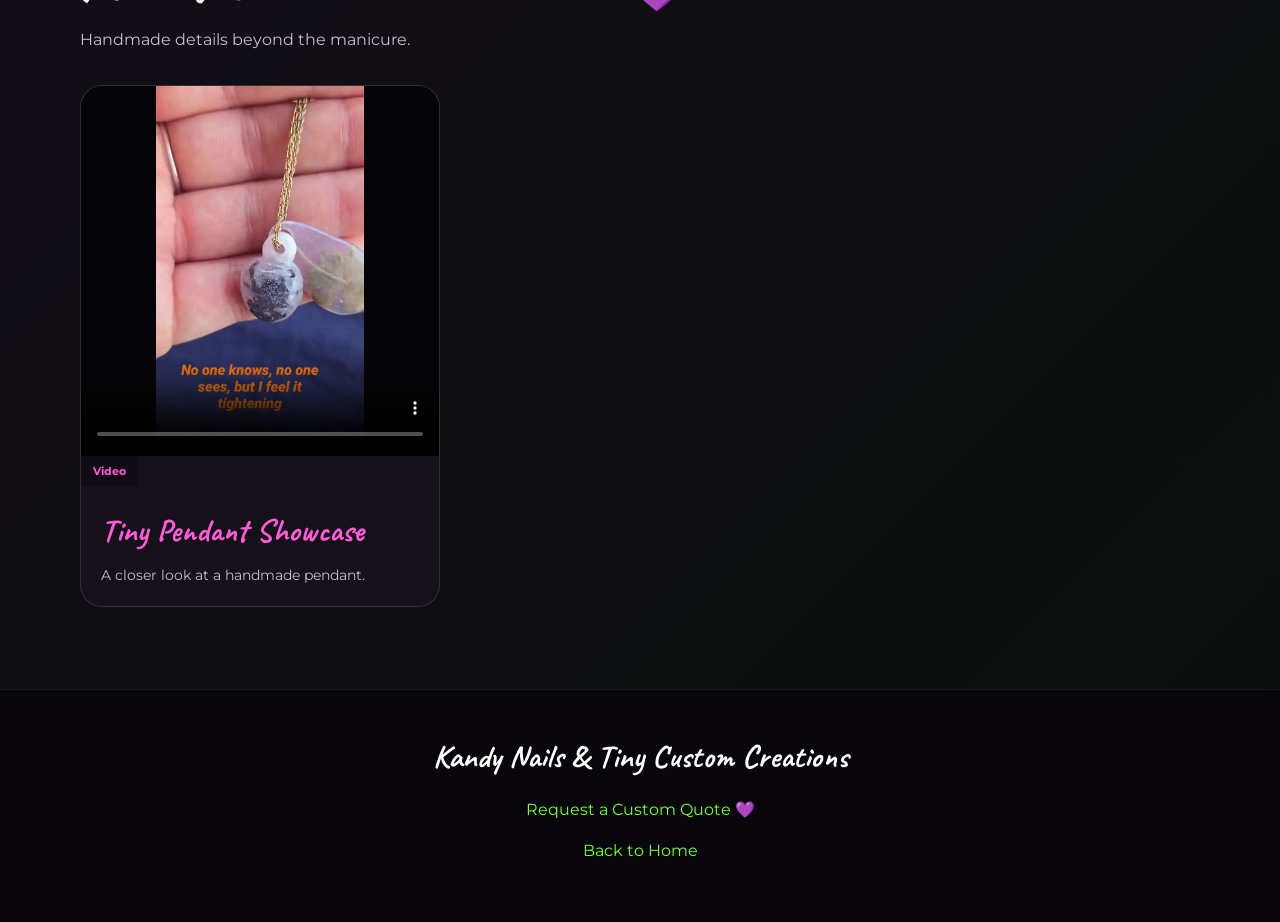
==== commit 5a90bd1e: "Update portfolio.html" ====
--- a/portfolio.html
+++ b/portfolio.html
@@ -54,7 +54,7 @@
 <div class="heading"><span>KANDY NAILS PORTFOLIO</span><h2>My nail art, up close 💅</h2><p>Explore my real nail sets, hand-painted designs, sparkling details and behind-the-scenes videos. Tap a photo to see it larger, or press play on a video.</p></div>
 <div class="portfolio-filters" role="group" aria-label="Filter nail portfolio"><button type="button" class="active" data-filter="all" aria-pressed="true">All</button><button type="button" data-filter="photo" aria-pressed="false">Photos</button><button type="button" data-filter="video" aria-pressed="false">Videos</button></div>
 <p id="portfolio-count" class="portfolio-count" aria-live="polite"></p>
-<div class="nail-portfolio" id="portfolio-grid"><figure data-kind="photo"><button class="photo-open" type="button" data-photo="portfolio-1000017648.jpg" data-title="Blue, Gold &amp; Glitter" aria-label="Enlarge Blue, Gold &amp; Glitter"><img src="portfolio-1000017648.jpg" alt="Blue accents, gold lines and delicate white details." loading="lazy" decoding="async" width="720" height="720"><span class="media-badge">Photo · Tap to enlarge</span></button><figcaption><h3>Blue, Gold &amp; Glitter</h3><p>Blue accents, gold lines and delicate white details.</p></figcaption></figure><figure data-kind="photo"><button class="photo-open" type="button" data-photo="portfolio-1000014771.jpg" data-title="Flower Garden" aria-label="Enlarge Flower Garden"><img src="portfolio-1000014771.jpg" alt="Pink, purple and lavender flowers with gold centers." loading="lazy" decoding="async" width="720" height="720"><span class="media-badge">Photo · Tap to enlarge</span></button><figcaption><h3>Flower Garden</h3><p>Pink, purple and lavender flowers with gold centers.</p></figcaption></figure><figure data-kind="photo"><button class="photo-open" type="button" data-photo="portfolio-1000017656.jpg" data-title="Midnight Florals" aria-label="Enlarge Midnight Florals"><img src="portfolio-1000017656.jpg" alt="Dark nails with colorful floral accent designs." loading="lazy" decoding="async" width="720" height="720"><span class="media-badge">Photo · Tap to enlarge</span></button><figcaption><h3>Midnight Florals</h3><p>Dark nails with colorful floral accent designs.</p></figcaption></figure><figure data-kind="photo"><button class="photo-open" type="button" data-photo="portfolio-1000017652.jpg" data-title="Coral Sparkle French" aria-label="Enlarge Coral Sparkle French"><img src="portfolio-1000017652.jpg" alt="Bright coral tips with iridescent sparkle and accents." loading="lazy" decoding="async" width="720" height="720"><span class="media-badge">Photo · Tap to enlarge</span></button><figcaption><h3>Coral Sparkle French</h3><p>Bright coral tips with iridescent sparkle and accents.</p></figcaption></figure><figure data-kind="photo"><button class="photo-open" type="button" data-photo="portfolio-1000010109.jpg" data-title="Ruby French" aria-label="Enlarge Ruby French"><img src="portfolio-1000010109.jpg" alt="Red glitter tips with butterflies and rhinestones." loading="lazy" decoding="async" width="720" height="720"><span class="media-badge">Photo · Tap to enlarge</span></button><figcaption><h3>Ruby French</h3><p>Red glitter tips with butterflies and rhinestones.</p></figcaption></figure><figure data-kind="photo"><button class="photo-open" type="button" data-photo="portfolio-1000008966.jpg" data-title="Daisy French" aria-label="Enlarge Daisy French"><img src="portfolio-1000008966.jpg" alt="Classic white French tips with tiny daisies." loading="lazy" decoding="async" width="720" height="720"><span class="media-badge">Photo · Tap to enlarge</span></button><figcaption><h3>Daisy French</h3><p>Classic white French tips with tiny daisies.</p></figcaption></figure><figure data-kind="photo"><button class="photo-open" type="button" data-photo="portfolio-1000005637.jpg" data-title="Black &amp; Gold" aria-label="Enlarge Black &amp; Gold"><img src="portfolio-1000005637.jpg" alt="Black, gold glitter and metallic foil details." loading="lazy" decoding="async" width="720" height="720"><span class="media-badge">Photo · Tap to enlarge</span></button><figcaption><h3>Black &amp; Gold</h3><p>Black, gold glitter and metallic foil details.</p></figcaption></figure><figure data-kind="photo"><button class="photo-open" type="button" data-photo="portfolio-1000010207.jpg" data-title="Golden Sunshine" aria-label="Enlarge Golden Sunshine"><img src="portfolio-1000010207.jpg" alt="Clear tips with gold foil and sparkling embellishments." loading="lazy" decoding="async" width="720" height="720"><span class="media-badge">Photo · Tap to enlarge</span></button><figcaption><h3>Golden Sunshine</h3><p>Clear tips with gold foil and sparkling embellishments.</p></figcaption></figure><figure data-kind="photo"><button class="photo-open" type="button" data-photo="portfolio-earlier-0.jpg" data-title="Thermochromatic" aria-label="Enlarge Thermochromatic"><img src="portfolio-earlier-0.jpg" alt="Temperature-reactive pink and blue-purple shades with a sweet heart accent." loading="lazy" decoding="async" width="720" height="720"><span class="media-badge">Photo · Tap to enlarge</span></button><figcaption><h3>Thermochromatic</h3><p>Temperature-reactive pink and blue-purple shades with a sweet heart accent.</p></figcaption></figure><figure data-kind="photo"><button class="photo-open" type="button" data-photo="portfolio-1000014545.jpg" data-title="Glow-in-the-Dark" aria-label="Enlarge Glow-in-the-Dark"><img src="portfolio-1000014545.jpg" alt="Turquoise glowing tips with an accent design." loading="lazy" decoding="async" width="720" height="720"><span class="media-badge">Photo · Tap to enlarge</span></button><figcaption><h3>Glow-in-the-Dark</h3><p>Turquoise glowing tips with an accent design.</p></figcaption></figure><figure data-kind="photo"><button class="photo-open" type="button" data-photo="portfolio-earlier-2.jpg" data-title="Hand-Painted Florals" aria-label="Enlarge Hand-Painted Florals"><img src="portfolio-earlier-2.jpg" alt="Soft mauve, gray and tiny floral details on a shorter nail length." loading="lazy" decoding="async" width="720" height="720"><span class="media-badge">Photo · Tap to enlarge</span></button><figcaption><h3>Hand-Painted Florals</h3><p>Soft mauve, gray and tiny floral details on a shorter nail length.</p></figcaption></figure><figure data-kind="photo"><button class="photo-open" type="button" data-photo="portfolio-1000008977.jpg" data-title="Sweetheart Sparkle" aria-label="Enlarge Sweetheart Sparkle"><img src="portfolio-1000008977.jpg" alt="White nails with red glitter and heart accents." loading="lazy" decoding="async" width="720" height="720"><span class="media-badge">Photo · Tap to enlarge</span></button><figcaption><h3>Sweetheart Sparkle</h3><p>White nails with red glitter and heart accents.</p></figcaption></figure><figure data-kind="photo"><button class="photo-open" type="button" data-photo="portfolio-1000009065.jpg" data-title="Pretty in Pink" aria-label="Enlarge Pretty in Pink"><img src="portfolio-1000009065.jpg" alt="Pink nails with soft floral accents." loading="lazy" decoding="async" width="720" height="720"><span class="media-badge">Photo · Tap to enlarge</span></button><figcaption><h3>Pretty in Pink</h3><p>Pink nails with soft floral accents.</p></figcaption></figure><figure data-kind="photo"><button class="photo-open" type="button" data-photo="portfolio-1000012029.jpg" data-title="Red Ribbons" aria-label="Enlarge Red Ribbons"><img src="portfolio-1000012029.jpg" alt="Red and white nails with bow designs." loading="lazy" decoding="async" width="720" height="720"><span class="media-badge">Photo · Tap to enlarge</span></button><figcaption><h3>Red Ribbons</h3><p>Red and white nails with bow designs.</p></figcaption></figure><figure data-kind="photo"><button class="photo-open" type="button" data-photo="portfolio-1000016396.jpg" data-title="Emerald Pedicure" aria-label="Enlarge Emerald Pedicure"><img src="portfolio-1000016396.jpg" alt="Shimmering green toes with decorated accents." loading="lazy" decoding="async" width="720" height="720"><span class="media-badge">Photo · Tap to enlarge</span></button><figcaption><h3>Emerald Pedicure</h3><p>Shimmering green toes with decorated accents.</p></figcaption></figure><figure data-kind="photo"><button class="photo-open" type="button" data-photo="portfolio-1000008091.jpg" data-title="Soft Winter Shimmer" aria-label="Enlarge Soft Winter Shimmer"><img src="portfolio-1000008091.jpg" alt="A soft pink manicure with a white star accent." loading="lazy" decoding="async" width="720" height="720"><span class="media-badge">Photo · Tap to enlarge</span></button><figcaption><h3>Soft Winter Shimmer</h3><p>A soft pink manicure with a white star accent.</p></figcaption></figure><figure data-kind="photo"><button class="photo-open" type="button" data-photo="portfolio-1000007837.jpg" data-title="Olive Gloss" aria-label="Enlarge Olive Gloss"><img src="portfolio-1000007837.jpg" alt="A glossy deep green manicure on shorter nails." loading="lazy" decoding="async" width="720" height="720"><span class="media-badge">Photo · Tap to enlarge</span></button><figcaption><h3>Olive Gloss</h3><p>A glossy deep green manicure on shorter nails.</p></figcaption></figure><figure data-kind="video"><div class="video-frame"><video controls playsinline preload="none" poster="portfolio-1000017654.jpg" aria-label="Sculpted Floral Details"><source src="portfolio-1000017654.mp4" type="video/mp4">Your browser cannot play this video. <a href="portfolio-1000017654.mp4">Open video</a></video><span class="media-badge">Video</span></div><figcaption><h3>Sculpted Floral Details</h3><p>Dimensional flowers and delicate accents.</p></figcaption></figure><figure data-kind="video"><div class="video-frame"><video controls playsinline preload="none" poster="portfolio-1000017646.jpg" aria-label="Green Sparkle French"><source src="portfolio-1000017646.mp4" type="video/mp4">Your browser cannot play this video. <a href="portfolio-1000017646.mp4">Open video</a></video><span class="media-badge">Video</span></div><figcaption><h3>Green Sparkle French</h3><p>See the green shimmer and decorative details.</p></figcaption></figure><figure data-kind="video"><div class="video-frame"><video controls playsinline preload="none" poster="portfolio-1000017653.jpg" aria-label="Coral French in Motion"><source src="portfolio-1000017653.mp4" type="video/mp4">Your browser cannot play this video. <a href="portfolio-1000017653.mp4">Open video</a></video><span class="media-badge">Video</span></div><figcaption><h3>Coral French in Motion</h3><p>A closer look at the bright coral tips.</p></figcaption></figure><figure data-kind="video"><div class="video-frame"><video controls playsinline preload="none" poster="portfolio-1000017644.jpg" aria-label="Colorful Glitter"><source src="portfolio-1000017644.mp4" type="video/mp4">Your browser cannot play this video. <a href="portfolio-1000017644.mp4">Open video</a></video><span class="media-badge">Video</span></div><figcaption><h3>Colorful Glitter</h3><p>A moving look at colorful sparkling nails.</p></figcaption></figure><figure data-kind="video"><div class="video-frame"><video controls playsinline preload="none" poster="portfolio-1000017642.jpg" aria-label="Dark Details"><source src="portfolio-1000017642.mp4" type="video/mp4">Your browser cannot play this video. <a href="portfolio-1000017642.mp4">Open video</a></video><span class="media-badge">Video</span></div><figcaption><h3>Dark Details</h3><p>See the nail art from different angles.</p></figcaption></figure><figure data-kind="video"><div class="video-frame"><video controls playsinline preload="none" poster="portfolio-1000017645.jpg" aria-label="Pink Details in Motion"><source src="portfolio-1000017645.mp4" type="video/mp4">Your browser cannot play this video. <a href="portfolio-1000017645.mp4">Open video</a></video><span class="media-badge">Video</span></div><figcaption><h3>Pink Details in Motion</h3><p>A closer look at the pink nail design.</p></figcaption></figure><figure data-kind="video"><div class="video-frame"><video controls playsinline preload="none" poster="portfolio-1000011974.jpg" aria-label="Sunlight &amp; Sparkle"><source src="portfolio-1000011974.mp4" type="video/mp4">Your browser cannot play this video. <a href="portfolio-1000011974.mp4">Open video</a></video><span class="media-badge">Video</span></div><figcaption><h3>Sunlight &amp; Sparkle</h3><p>A closer look at the shimmer in natural light.</p></figcaption></figure><figure data-kind="video"><div class="video-frame"><video controls playsinline preload="none" poster="portfolio-1000017649.jpg" aria-label="Garden-Inspired Nails"><source src="portfolio-1000017649.mp4" type="video/mp4">Your browser cannot play this video. <a href="portfolio-1000017649.mp4">Open video</a></video><span class="media-badge">Video</span></div><figcaption><h3>Garden-Inspired Nails</h3><p>Nail art and bright garden colors.</p></figcaption></figure><figure data-kind="video"><div class="video-frame"><video controls playsinline preload="none" poster="portfolio-1000017647.jpg" aria-label="Lights-Out Details"><source src="portfolio-1000017647.mp4" type="video/mp4">Your browser cannot play this video. <a href="portfolio-1000017647.mp4">Open video</a></video><span class="media-badge">Video</span></div><figcaption><h3>Lights-Out Details</h3><p>A look at the design against a dark background.</p></figcaption></figure><figure data-kind="video"><div class="video-frame"><video controls playsinline preload="none" poster="portfolio-1000017643.jpg" aria-label="Behind the Brush"><source src="portfolio-1000017643.mp4" type="video/mp4">Your browser cannot play this video. <a href="portfolio-1000017643.mp4">Open video</a></video><span class="media-badge">Video</span></div><figcaption><h3>Behind the Brush</h3><p>Watch the nail-art details take shape.</p></figcaption></figure><figure data-kind="video"><div class="video-frame"><video controls playsinline preload="none" poster="portfolio-1000017651.jpg" aria-label="Creating the Details"><source src="portfolio-1000017651.mp4" type="video/mp4">Your browser cannot play this video. <a href="portfolio-1000017651.mp4">Open video</a></video><span class="media-badge">Video</span></div><figcaption><h3>Creating the Details</h3><p>A look at the nail-art process.</p></figcaption></figure></div>
+<div class="nail-portfolio" id="portfolio-grid"><figure data-kind="photo"><button class="photo-open" type="button" data-photo="portfolio-1000017648.jpg" data-title="Blue, Gold &amp; Glitter" aria-label="Enlarge Blue, Gold &amp; Glitter"><img src="portfolio-1000017648.jpg" alt="Blue accents, gold lines and delicate white details." loading="lazy" decoding="async" width="720" height="720"><span class="media-badge">Photo · Tap to enlarge</span></button><figcaption><h3>Blue, Gold &amp; Glitter</h3><p>Blue accents, gold lines and delicate white details.</p></figcaption></figure><figure data-kind="photo"><button class="photo-open" type="button" data-photo="portfolio-1000014771.jpg" data-title="Flower Garden" aria-label="Enlarge Flower Garden"><img src="portfolio-1000014771.jpg" alt="Pink, purple and lavender flowers with gold centers." loading="lazy" decoding="async" width="720" height="720"><span class="media-badge">Photo · Tap to enlarge</span></button><figcaption><h3>Flower Garden</h3><p>Pink, purple and lavender flowers with gold centers.</p></figcaption></figure><figure data-kind="photo"><button class="photo-open" type="button" data-photo="portfolio-1000017656.jpg" data-title="Midnight Florals" aria-label="Enlarge Midnight Florals"><img src="portfolio-1000017656.jpg" alt="Dark nails with colorful floral accent designs." loading="lazy" decoding="async" width="720" height="720"><span class="media-badge">Photo · Tap to enlarge</span></button><figcaption><h3>Midnight Florals</h3><p>Dark nails with colorful floral accent designs.</p></figcaption></figure><figure data-kind="photo"><button class="photo-open" type="button" data-photo="portfolio-1000017652.jpg" data-title="Coral Sparkle French" aria-label="Enlarge Coral Sparkle French"><img src="portfolio-1000017652.jpg" alt="Bright coral tips with iridescent sparkle and accents." loading="lazy" decoding="async" width="720" height="720"><span class="media-badge">Photo · Tap to enlarge</span></button><figcaption><h3>Coral Sparkle French</h3><p>Bright coral tips with iridescent sparkle and accents.</p></figcaption></figure><figure data-kind="photo"><button class="photo-open" type="button" data-photo="portfolio-1000010109.jpg" data-title="Ruby French" aria-label="Enlarge Ruby French"><img src="portfolio-1000010109.jpg" alt="Red glitter tips with butterflies and rhinestones." loading="lazy" decoding="async" width="720" height="720"><span class="media-badge">Photo · Tap to enlarge</span></button><figcaption><h3>Ruby French</h3><p>Red glitter tips with butterflies and rhinestones.</p></figcaption></figure><figure data-kind="photo"><button class="photo-open" type="button" data-photo="portfolio-1000008966.jpg" data-title="Daisy French" aria-label="Enlarge Daisy French"><img src="portfolio-1000008966.jpg" alt="Classic white French tips with tiny daisies." loading="lazy" decoding="async" width="720" height="720"><span class="media-badge">Photo · Tap to enlarge</span></button><figcaption><h3>Daisy French</h3><p>Classic white French tips with tiny daisies.</p></figcaption></figure><figure data-kind="photo"><button class="photo-open" type="button" data-photo="portfolio-1000005637.jpg" data-title="Black &amp; Gold" aria-label="Enlarge Black &amp; Gold"><img src="portfolio-1000005637.jpg" alt="Black, gold glitter and metallic foil details." loading="lazy" decoding="async" width="720" height="720"><span class="media-badge">Photo · Tap to enlarge</span></button><figcaption><h3>Black &amp; Gold</h3><p>Black, gold glitter and metallic foil details.</p></figcaption></figure><figure data-kind="photo"><button class="photo-open" type="button" data-photo="portfolio-1000010207.jpg" data-title="Golden Sunshine" aria-label="Enlarge Golden Sunshine"><img src="portfolio-1000010207.jpg" alt="Clear tips with gold foil and sparkling embellishments." loading="lazy" decoding="async" width="720" height="720"><span class="media-badge">Photo · Tap to enlarge</span></button><figcaption><h3>Golden Sunshine</h3><p>Clear tips with gold foil and sparkling embellishments.</p></figcaption></figure><figure data-kind="photo"><button class="photo-open" type="button" data-photo="portfolio-earlier-0.jpg" data-title="Thermochromatic" aria-label="Enlarge Thermochromatic"><img src="portfolio-earlier-0.jpg" alt="Temperature-reactive pink and blue-purple shades with a sweet heart accent." loading="lazy" decoding="async" width="720" height="720"><span class="media-badge">Photo · Tap to enlarge</span></button><figcaption><h3>Thermochromatic</h3><p>Temperature-reactive pink and blue-purple shades with a sweet heart accent.</p></figcaption></figure><figure data-kind="photo"><button class="photo-open" type="button" data-photo="portfolio-1000014545.jpg" data-title="Glow-in-the-Dark" aria-label="Enlarge Glow-in-the-Dark"><img src="portfolio-1000014545.jpg" alt="Turquoise glowing tips with an accent design." loading="lazy" decoding="async" width="720" height="720"><span class="media-badge">Photo · Tap to enlarge</span></button><figcaption><h3>Glow-in-the-Dark</h3><p>Turquoise glowing tips with an accent design.</p></figcaption></figure><figure data-kind="photo"><button class="photo-open" type="button" data-photo="portfolio-earlier-2.jpg" data-title="Hand-Painted Florals" aria-label="Enlarge Hand-Painted Florals"><img src="portfolio-earlier-2.jpg" alt="Soft mauve, gray and tiny floral details on a shorter nail length." loading="lazy" decoding="async" width="720" height="720"><span class="media-badge">Photo · Tap to enlarge</span></button><figcaption><h3>Hand-Painted Florals</h3><p>Soft mauve, gray and tiny floral details on a shorter nail length.</p></figcaption></figure><figure data-kind="photo"><button class="photo-open" type="button" data-photo="portfolio-1000008977.jpg" data-title="Sweetheart Sparkle" aria-label="Enlarge Sweetheart Sparkle"><img src="portfolio-1000008977.jpg" alt="White nails with red glitter and heart accents." loading="lazy" decoding="async" width="720" height="720"><span class="media-badge">Photo · Tap to enlarge</span></button><figcaption><h3>Sweetheart Sparkle</h3><p>White nails with red glitter and heart accents.</p></figcaption></figure><figure data-kind="photo"><button class="photo-open" type="button" data-photo="portfolio-1000009065.jpg" data-title="Pretty in Pink" aria-label="Enlarge Pretty in Pink"><img src="portfolio-1000009065.jpg" alt="Pink nails with soft floral accents." loading="lazy" decoding="async" width="720" height="720"><span class="media-badge">Photo · Tap to enlarge</span></button><figcaption><h3>Pretty in Pink</h3><p>Pink nails with soft floral accents.</p></figcaption></figure><figure data-kind="photo"><button class="photo-open" type="button" data-photo="portfolio-1000012029.jpg" data-title="Red Ribbons" aria-label="Enlarge Red Ribbons"><img src="portfolio-1000012029.jpg" alt="Red and white nails with bow designs." loading="lazy" decoding="async" width="720" height="720"><span class="media-badge">Photo · Tap to enlarge</span></button><figcaption><h3>Red Ribbons</h3><p>Red and white nails with bow designs.</p></figcaption></figure><figure data-kind="photo"><button class="photo-open" type="button" data-photo="portfolio-1000016396.jpg" data-title="Emerald Pedicure" aria-label="Enlarge Emerald Pedicure"><img src="portfolio-1000016396.jpg" alt="Shimmering green toes with decorated accents." loading="lazy" decoding="async" width="720" height="720"><span class="media-badge">Photo · Tap to enlarge</span></button><figcaption><h3>Emerald Pedicure</h3><p>Shimmering green toes with decorated accents.</p></figcaption></figure><figure data-kind="photo"><button class="photo-open" type="button" data-photo="portfolio-1000008091.jpg" data-title="Soft Winter Shimmer" aria-label="Enlarge Soft Winter Shimmer"><img src="portfolio-1000008091.jpg" alt="A soft pink manicure with a white star accent." loading="lazy" decoding="async" width="720" height="720"><span class="media-badge">Photo · Tap to enlarge</span></button><figcaption><h3>Soft Winter Shimmer</h3><p>A soft pink manicure with a white star accent.</p></figcaption></figure><figure data-kind="photo"><button class="photo-open" type="button" data-photo="portfolio-1000007837.jpg" data-title="Olive Gloss" aria-label="Enlarge Olive Gloss"><img src="portfolio-1000007837.jpg" alt="A glossy deep green manicure on shorter nails." loading="lazy" decoding="async" width="720" height="720"><span class="media-badge">Photo · Tap to enlarge</span></button><figcaption><h3>Olive Gloss</h3><p>A glossy deep green manicure on shorter nails.</p></figcaption></figure><figure data-kind="video"><div class="video-frame"><video controls playsinline preload="none" poster="portfolio-1000017654.jpg" aria-label="Hearts of Gold ✨"><source src="portfolio-1000017654.mp4" type="video/mp4">Your browser cannot play this video. <a href="portfolio-1000017654.mp4">Open video</a></video><span class="media-badge">Video</span></div><figcaption><h3>Hearts of Gold ✨</h3><p>Sweet heart details with gleaming gold chrome accents—a little love, a little luxury.</p></figcaption></figure><figure data-kind="video"><div class="video-frame"><video controls playsinline preload="none" poster="portfolio-1000017646.jpg" aria-label="Green Sparkle French"><source src="portfolio-1000017646.mp4" type="video/mp4">Your browser cannot play this video. <a href="portfolio-1000017646.mp4">Open video</a></video><span class="media-badge">Video</span></div><figcaption><h3>Green Sparkle French</h3><p>See the green shimmer and decorative details.</p></figcaption></figure><figure data-kind="video"><div class="video-frame"><video controls playsinline preload="none" poster="portfolio-1000017653.jpg" aria-label="Coral French in Motion"><source src="portfolio-1000017653.mp4" type="video/mp4">Your browser cannot play this video. <a href="portfolio-1000017653.mp4">Open video</a></video><span class="media-badge">Video</span></div><figcaption><h3>Coral French in Motion</h3><p>A closer look at the bright coral tips.</p></figcaption></figure><figure data-kind="video"><div class="video-frame"><video controls playsinline preload="none" poster="portfolio-1000017644.jpg" aria-label="Colorful Glitter"><source src="portfolio-1000017644.mp4" type="video/mp4">Your browser cannot play this video. <a href="portfolio-1000017644.mp4">Open video</a></video><span class="media-badge">Video</span></div><figcaption><h3>Colorful Glitter</h3><p>A moving look at colorful sparkling nails.</p></figcaption></figure><figure data-kind="video"><div class="video-frame"><video controls playsinline preload="none" poster="portfolio-1000017642.jpg" aria-label="Dark Details"><source src="portfolio-1000017642.mp4" type="video/mp4">Your browser cannot play this video. <a href="portfolio-1000017642.mp4">Open video</a></video><span class="media-badge">Video</span></div><figcaption><h3>Dark Details</h3><p>See the nail art from different angles.</p></figcaption></figure><figure data-kind="video"><div class="video-frame"><video controls playsinline preload="none" poster="portfolio-1000017645.jpg" aria-label="Pink Details in Motion"><source src="portfolio-1000017645.mp4" type="video/mp4">Your browser cannot play this video. <a href="portfolio-1000017645.mp4">Open video</a></video><span class="media-badge">Video</span></div><figcaption><h3>Pink Details in Motion</h3><p>A closer look at the pink nail design.</p></figcaption></figure><figure data-kind="video"><div class="video-frame"><video controls playsinline preload="none" poster="portfolio-1000011974.jpg" aria-label="Sunlight &amp; Sparkle"><source src="portfolio-1000011974.mp4" type="video/mp4">Your browser cannot play this video. <a href="portfolio-1000011974.mp4">Open video</a></video><span class="media-badge">Video</span></div><figcaption><h3>Sunlight &amp; Sparkle</h3><p>A closer look at the shimmer in natural light.</p></figcaption></figure><figure data-kind="video"><div class="video-frame"><video controls playsinline preload="none" poster="portfolio-1000017649.jpg" aria-label="Garden-Inspired Nails"><source src="portfolio-1000017649.mp4" type="video/mp4">Your browser cannot play this video. <a href="portfolio-1000017649.mp4">Open video</a></video><span class="media-badge">Video</span></div><figcaption><h3>Garden-Inspired Nails</h3><p>Nail art and bright garden colors.</p></figcaption></figure><figure data-kind="video"><div class="video-frame"><video controls playsinline preload="none" poster="portfolio-1000017647.jpg" aria-label="Lights-Out Details"><source src="portfolio-1000017647.mp4" type="video/mp4">Your browser cannot play this video. <a href="portfolio-1000017647.mp4">Open video</a></video><span class="media-badge">Video</span></div><figcaption><h3>Lights-Out Details</h3><p>A look at the design against a dark background.</p></figcaption></figure><figure data-kind="video"><div class="video-frame"><video controls playsinline preload="none" poster="portfolio-1000017643.jpg" aria-label="Behind the Brush"><source src="portfolio-1000017643.mp4" type="video/mp4">Your browser cannot play this video. <a href="portfolio-1000017643.mp4">Open video</a></video><span class="media-badge">Video</span></div><figcaption><h3>Behind the Brush</h3><p>Watch the nail-art details take shape.</p></figcaption></figure><figure data-kind="video"><div class="video-frame"><video controls playsinline preload="none" poster="portfolio-1000017651.jpg" aria-label="Creating the Details"><source src="portfolio-1000017651.mp4" type="video/mp4">Your browser cannot play this video. <a href="portfolio-1000017651.mp4">Open video</a></video><span class="media-badge">Video</span></div><figcaption><h3>Creating the Details</h3><p>A look at the nail-art process.</p></figcaption></figure></div>
 <p style="margin-top:28px"><a class="tiktok-link" href="https://www.instagram.com/kandy_nails.katie.anderson/" target="_blank" rel="noopener noreferrer">♡ More on Instagram ♡</a></p>
 </section>
 <section class="band" id="creations-showcase"><div class="wrap"><div class="heading"><span>TINY CREATIONS PORTFOLIO</span><h2>A little wearable art 💜</h2><p>Handmade details beyond the manicure.</p></div><div class="nail-portfolio"><figure data-kind="video"><div class="video-frame"><video controls playsinline preload="none" poster="portfolio-1000014442.jpg" aria-label="Tiny Pendant Showcase"><source src="portfolio-1000014442.mp4" type="video/mp4">Your browser cannot play this video. <a href="portfolio-1000014442.mp4">Open video</a></video><span class="media-badge">Video</span></div><figcaption><h3>Tiny Pendant Showcase</h3><p>A closer look at a handmade pendant.</p></figcaption></figure></div></div></section>
@@ -67,4 +67,4 @@
 document.getElementById('close-photo').addEventListener('click',()=>photoDialog.close());
 photoDialog.addEventListener('click',e=>{if(e.target===photoDialog){const r=photoDialog.getBoundingClientRect();if(e.clientX<r.left||e.clientX>r.right||e.clientY<r.top||e.clientY>r.bottom)photoDialog.close();}});
 document.querySelectorAll('video').forEach(video=>video.addEventListener('play',()=>document.querySelectorAll('video').forEach(other=>{if(other!==video)other.pause();})));
-</script></body></html>+</script></body></html>
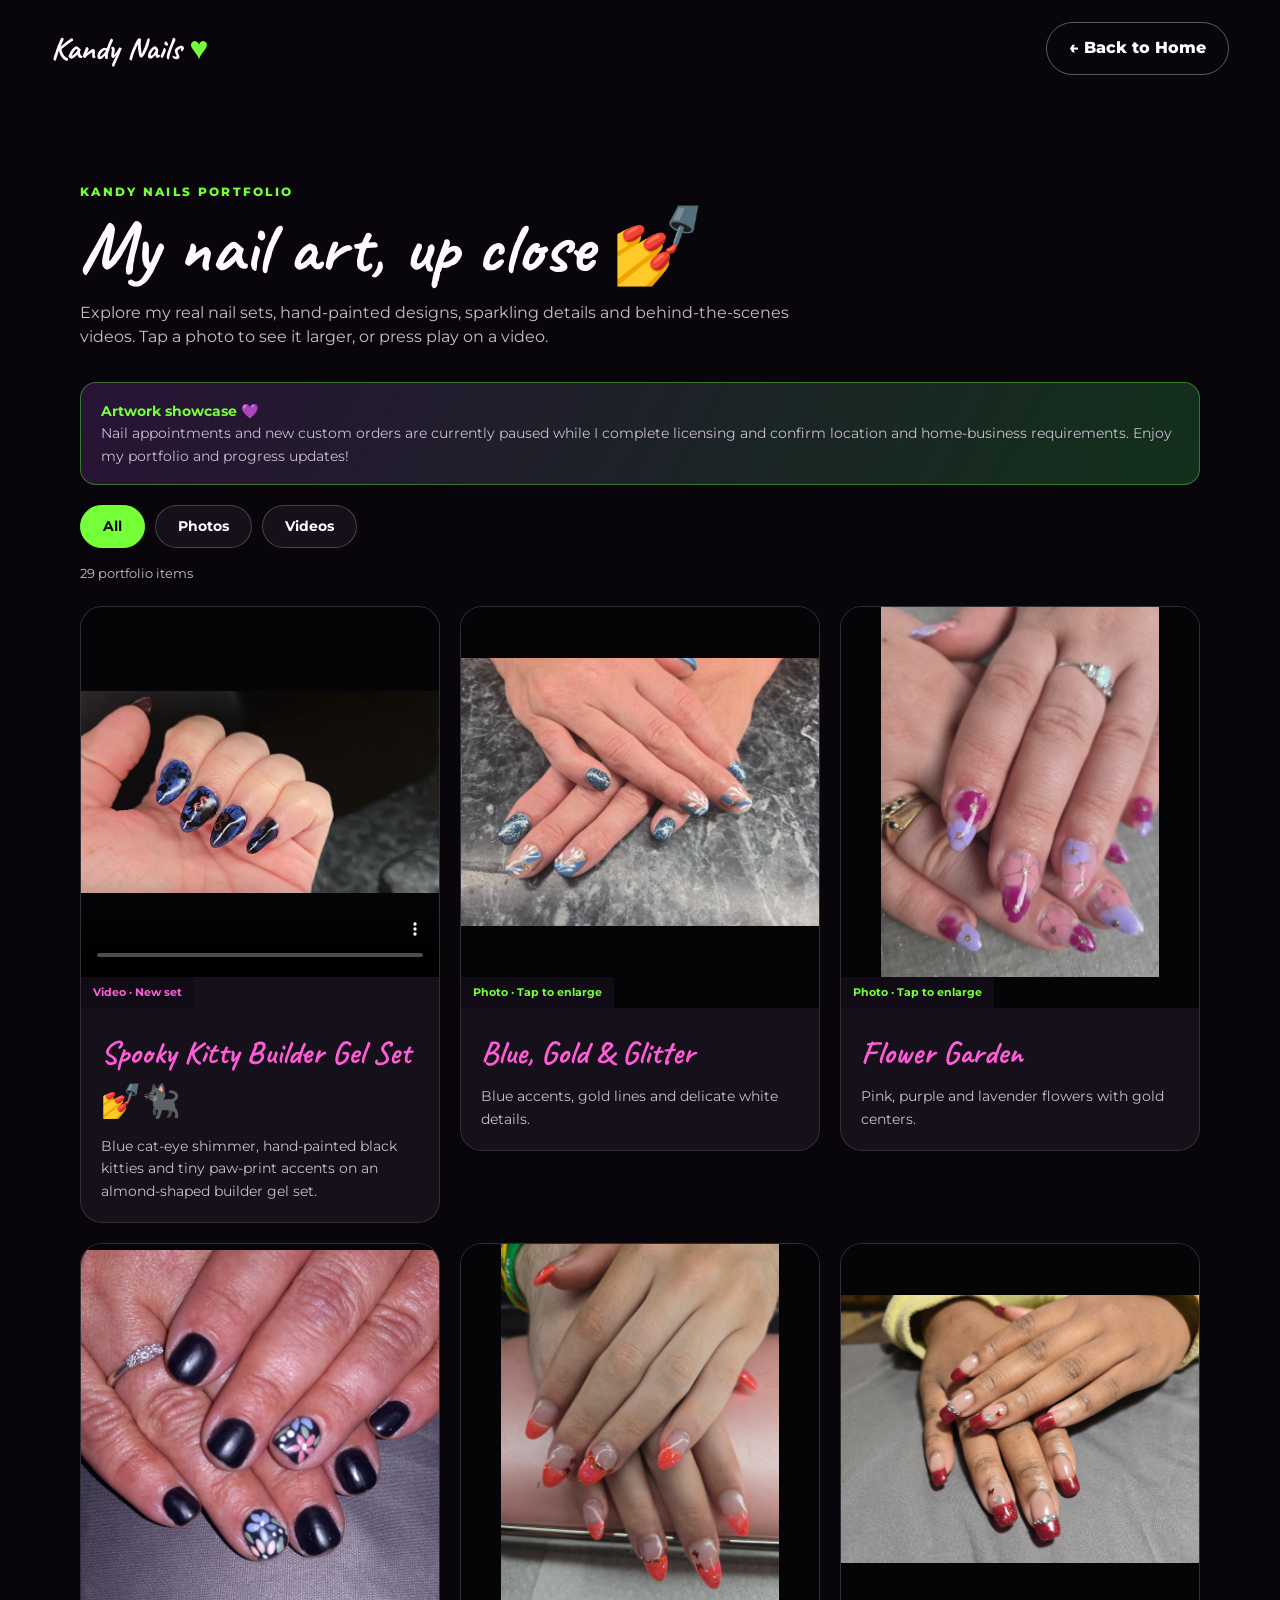
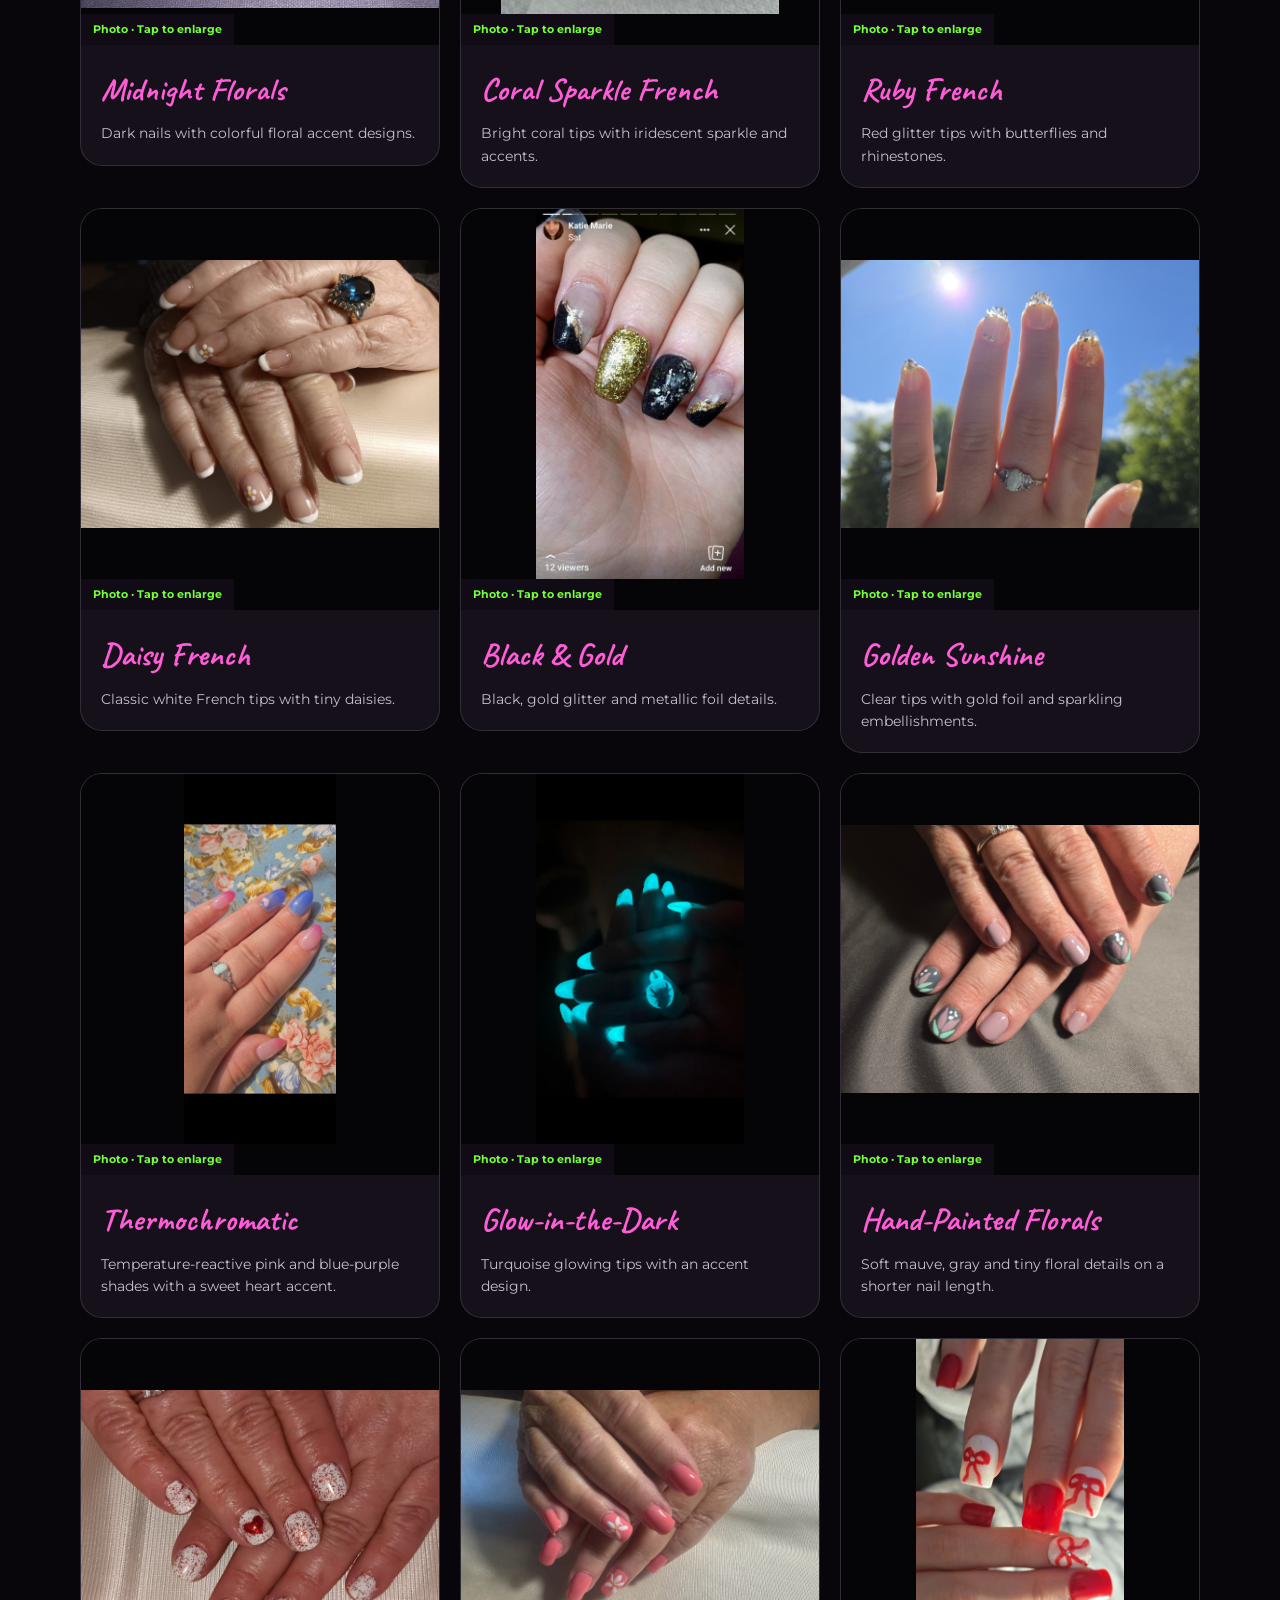
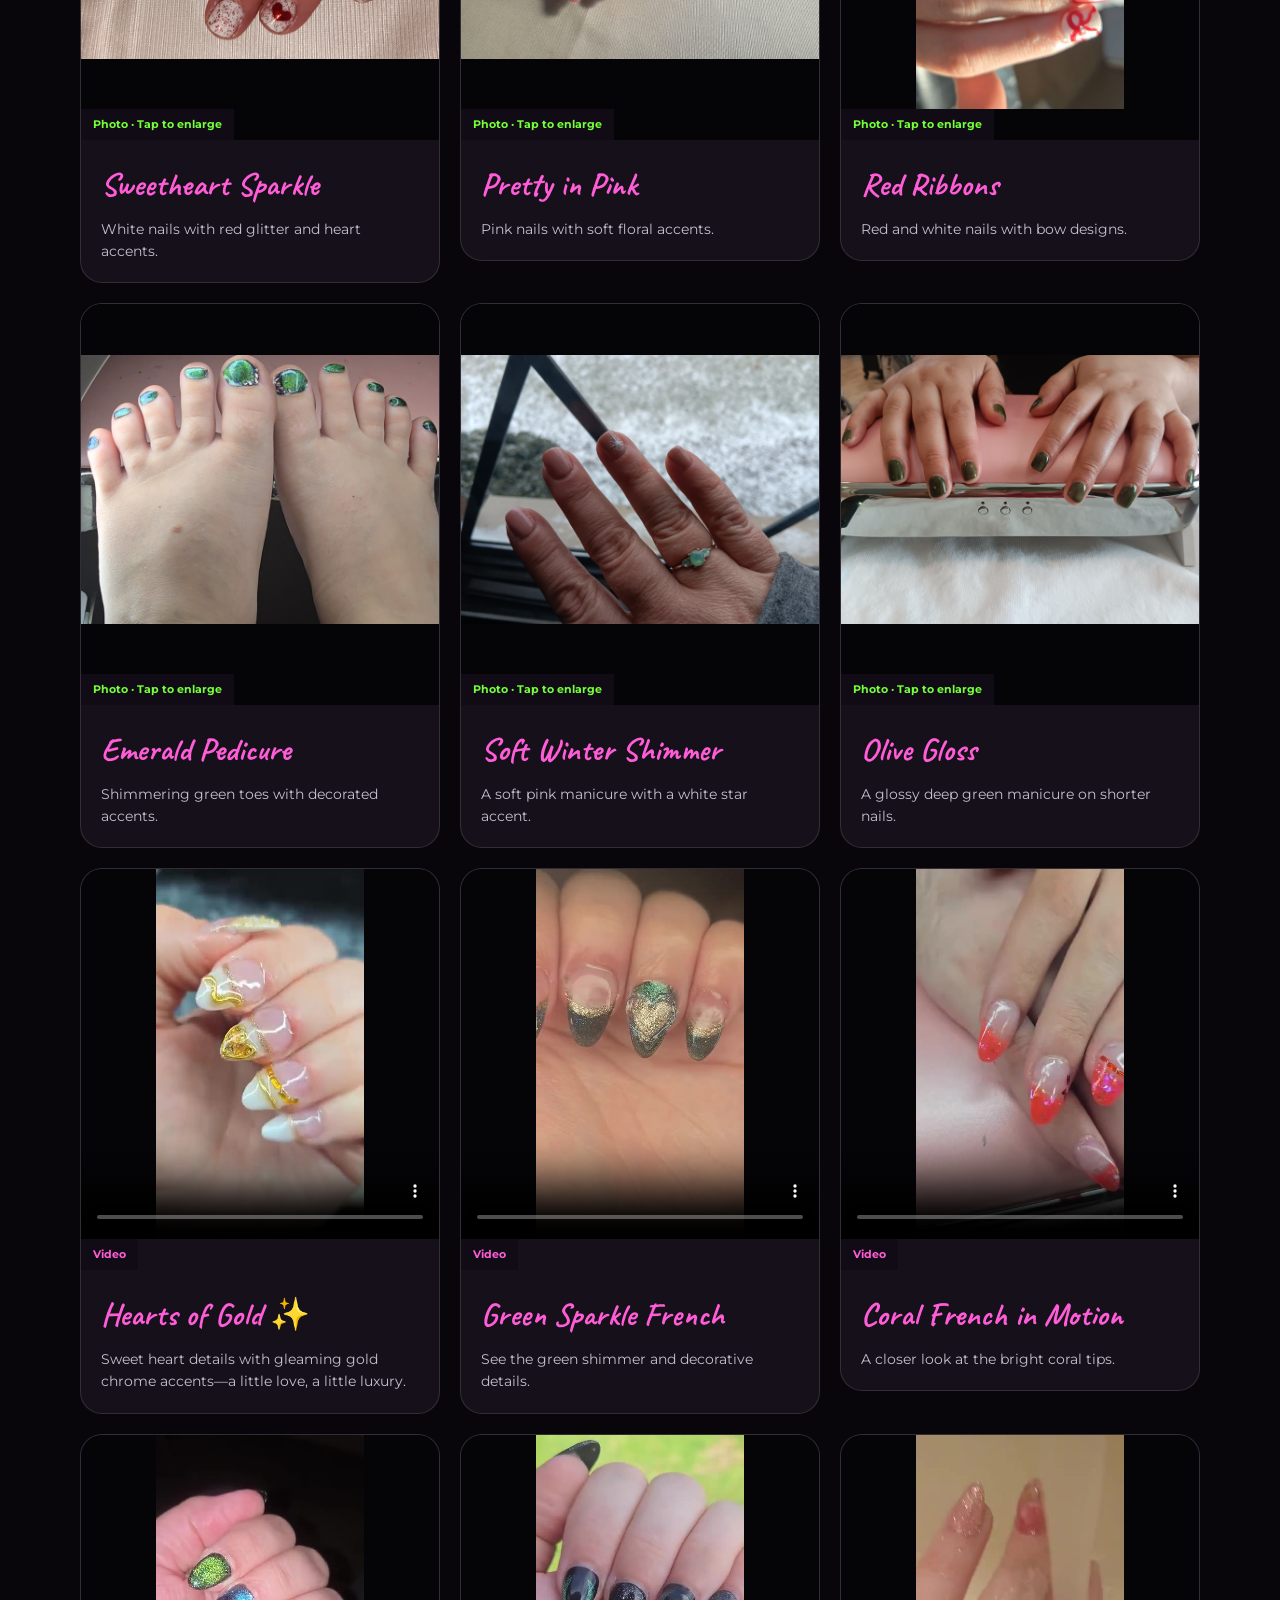
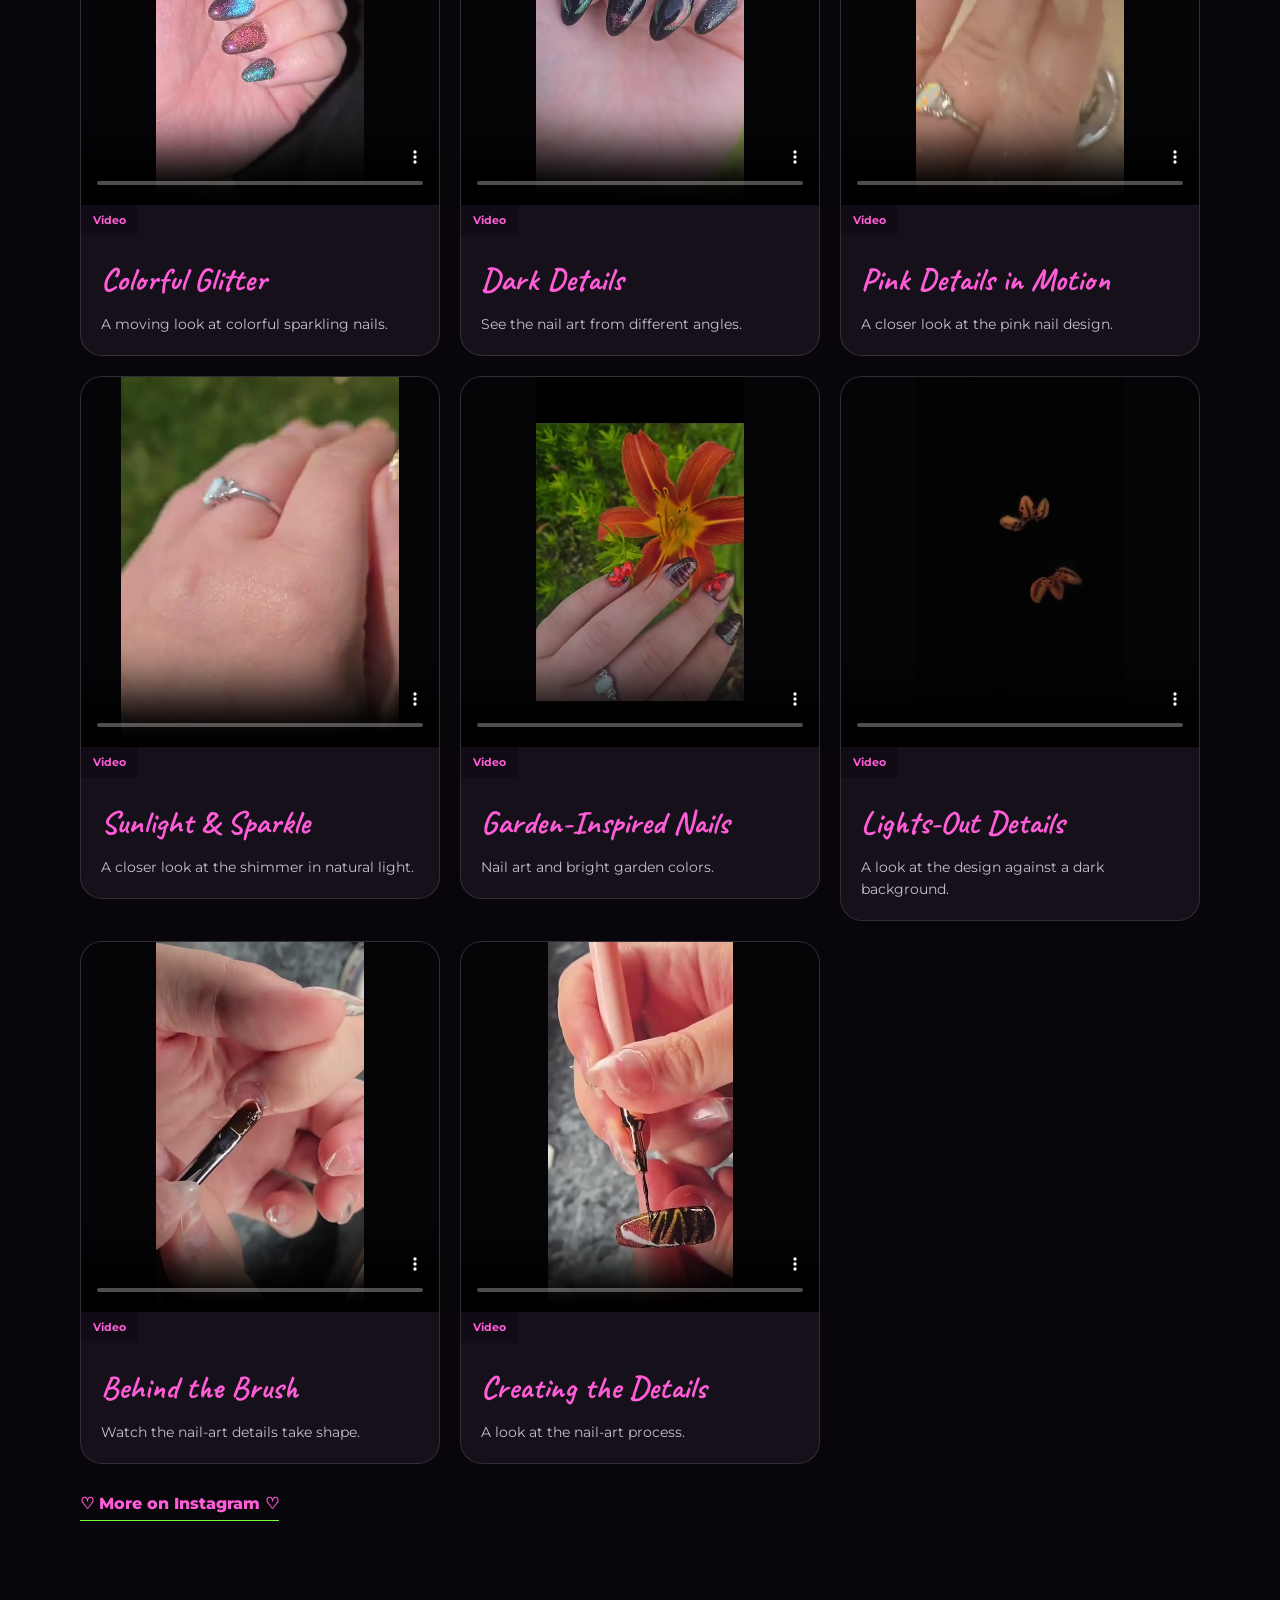
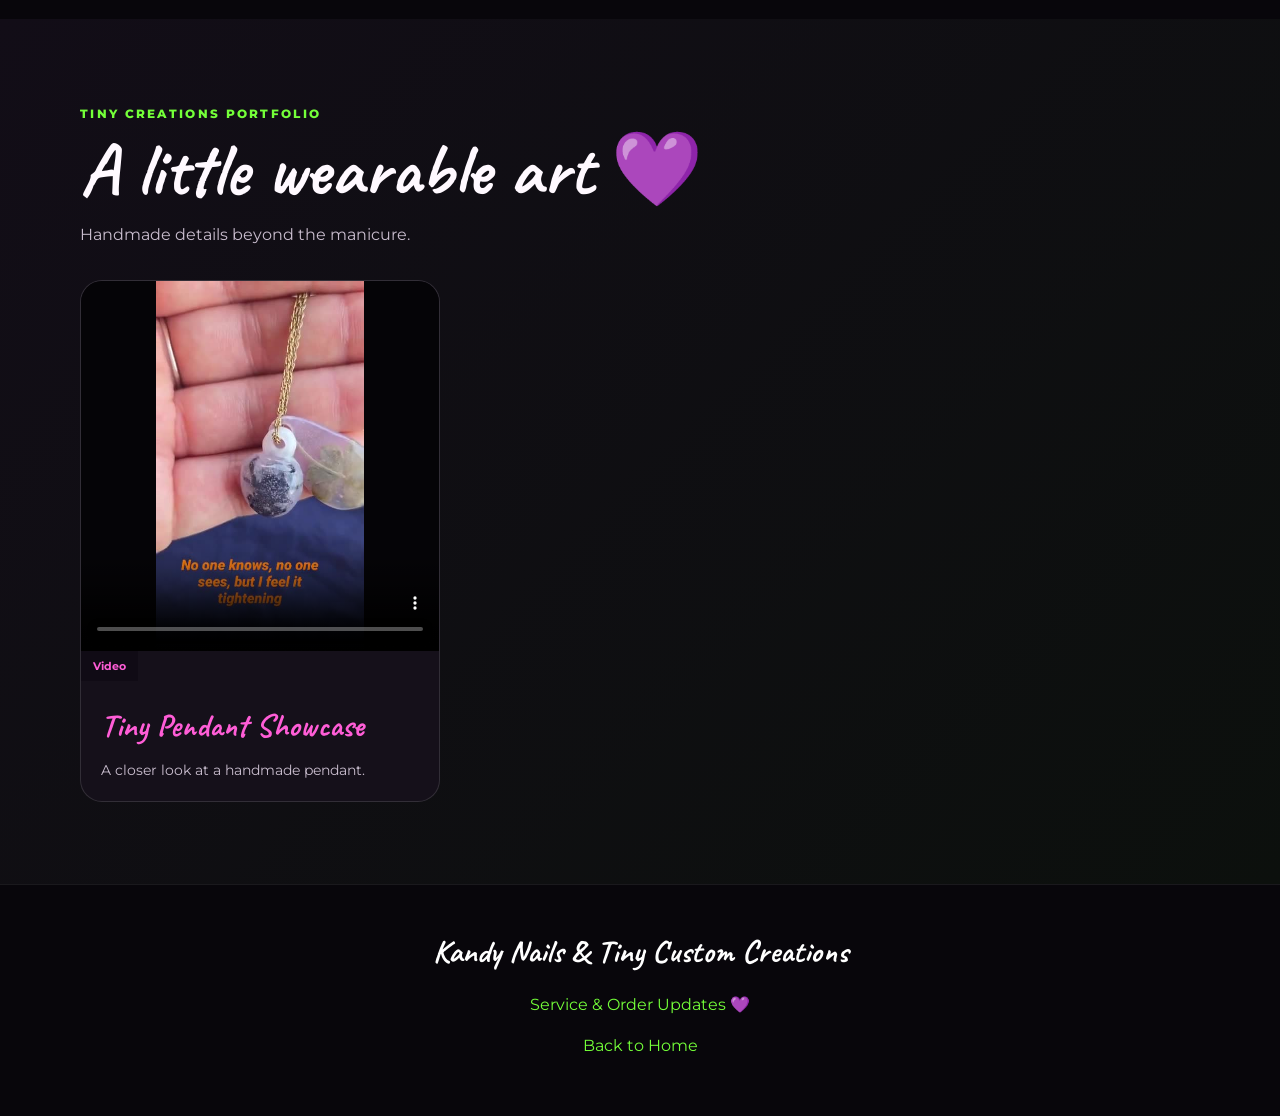
==== commit a42c9461: "Add spooky kitty video and pause bookings" ====
--- a/portfolio.html
+++ b/portfolio.html
@@ -48,17 +48,19 @@
 #photo-dialog{width:min(1000px,94vw);max-height:95vh;padding:16px;background:#100b15;color:var(--text);border:1px solid #c746ff70;border-radius:18px}#photo-dialog::backdrop{background:#000d}#large-photo{max-height:75vh;margin:auto;object-fit:contain}#close-photo{display:block;margin:0 0 12px auto;padding:9px 18px;border:0;border-radius:30px;background:var(--green);color:#08060b;font-weight:800;cursor:pointer}#photo-caption{text-align:center}
 @media(max-width:850px){.photo-open img,.video-frame video{height:390px}#navLinks{max-width:none;align-items:flex-start}}
 @media(max-width:420px){.photo-open img,.video-frame video{height:330px}}
+.portfolio-status{margin:20px 0;padding:17px 20px;border:1px solid #74ff3960;border-radius:16px;background:linear-gradient(120deg,#281335,#12301b);color:var(--muted);font-size:.9rem}.portfolio-status strong{color:var(--green)}
 </style>
 </head>
 <body><nav><a class="logo" href="index.html">Kandy Nails <span>♥</span></a><a class="btn ghost" href="index.html">← Back to Home</a></nav><main><section id="nail-gallery" class="wrap">
 <div class="heading"><span>KANDY NAILS PORTFOLIO</span><h2>My nail art, up close 💅</h2><p>Explore my real nail sets, hand-painted designs, sparkling details and behind-the-scenes videos. Tap a photo to see it larger, or press play on a video.</p></div>
+<p class="portfolio-status"><strong>Artwork showcase 💜</strong><br>Nail appointments and new custom orders are currently paused while I complete licensing and confirm location and home-business requirements. Enjoy my portfolio and progress updates!</p>
 <div class="portfolio-filters" role="group" aria-label="Filter nail portfolio"><button type="button" class="active" data-filter="all" aria-pressed="true">All</button><button type="button" data-filter="photo" aria-pressed="false">Photos</button><button type="button" data-filter="video" aria-pressed="false">Videos</button></div>
 <p id="portfolio-count" class="portfolio-count" aria-live="polite"></p>
-<div class="nail-portfolio" id="portfolio-grid"><figure data-kind="photo"><button class="photo-open" type="button" data-photo="portfolio-1000017648.jpg" data-title="Blue, Gold &amp; Glitter" aria-label="Enlarge Blue, Gold &amp; Glitter"><img src="portfolio-1000017648.jpg" alt="Blue accents, gold lines and delicate white details." loading="lazy" decoding="async" width="720" height="720"><span class="media-badge">Photo · Tap to enlarge</span></button><figcaption><h3>Blue, Gold &amp; Glitter</h3><p>Blue accents, gold lines and delicate white details.</p></figcaption></figure><figure data-kind="photo"><button class="photo-open" type="button" data-photo="portfolio-1000014771.jpg" data-title="Flower Garden" aria-label="Enlarge Flower Garden"><img src="portfolio-1000014771.jpg" alt="Pink, purple and lavender flowers with gold centers." loading="lazy" decoding="async" width="720" height="720"><span class="media-badge">Photo · Tap to enlarge</span></button><figcaption><h3>Flower Garden</h3><p>Pink, purple and lavender flowers with gold centers.</p></figcaption></figure><figure data-kind="photo"><button class="photo-open" type="button" data-photo="portfolio-1000017656.jpg" data-title="Midnight Florals" aria-label="Enlarge Midnight Florals"><img src="portfolio-1000017656.jpg" alt="Dark nails with colorful floral accent designs." loading="lazy" decoding="async" width="720" height="720"><span class="media-badge">Photo · Tap to enlarge</span></button><figcaption><h3>Midnight Florals</h3><p>Dark nails with colorful floral accent designs.</p></figcaption></figure><figure data-kind="photo"><button class="photo-open" type="button" data-photo="portfolio-1000017652.jpg" data-title="Coral Sparkle French" aria-label="Enlarge Coral Sparkle French"><img src="portfolio-1000017652.jpg" alt="Bright coral tips with iridescent sparkle and accents." loading="lazy" decoding="async" width="720" height="720"><span class="media-badge">Photo · Tap to enlarge</span></button><figcaption><h3>Coral Sparkle French</h3><p>Bright coral tips with iridescent sparkle and accents.</p></figcaption></figure><figure data-kind="photo"><button class="photo-open" type="button" data-photo="portfolio-1000010109.jpg" data-title="Ruby French" aria-label="Enlarge Ruby French"><img src="portfolio-1000010109.jpg" alt="Red glitter tips with butterflies and rhinestones." loading="lazy" decoding="async" width="720" height="720"><span class="media-badge">Photo · Tap to enlarge</span></button><figcaption><h3>Ruby French</h3><p>Red glitter tips with butterflies and rhinestones.</p></figcaption></figure><figure data-kind="photo"><button class="photo-open" type="button" data-photo="portfolio-1000008966.jpg" data-title="Daisy French" aria-label="Enlarge Daisy French"><img src="portfolio-1000008966.jpg" alt="Classic white French tips with tiny daisies." loading="lazy" decoding="async" width="720" height="720"><span class="media-badge">Photo · Tap to enlarge</span></button><figcaption><h3>Daisy French</h3><p>Classic white French tips with tiny daisies.</p></figcaption></figure><figure data-kind="photo"><button class="photo-open" type="button" data-photo="portfolio-1000005637.jpg" data-title="Black &amp; Gold" aria-label="Enlarge Black &amp; Gold"><img src="portfolio-1000005637.jpg" alt="Black, gold glitter and metallic foil details." loading="lazy" decoding="async" width="720" height="720"><span class="media-badge">Photo · Tap to enlarge</span></button><figcaption><h3>Black &amp; Gold</h3><p>Black, gold glitter and metallic foil details.</p></figcaption></figure><figure data-kind="photo"><button class="photo-open" type="button" data-photo="portfolio-1000010207.jpg" data-title="Golden Sunshine" aria-label="Enlarge Golden Sunshine"><img src="portfolio-1000010207.jpg" alt="Clear tips with gold foil and sparkling embellishments." loading="lazy" decoding="async" width="720" height="720"><span class="media-badge">Photo · Tap to enlarge</span></button><figcaption><h3>Golden Sunshine</h3><p>Clear tips with gold foil and sparkling embellishments.</p></figcaption></figure><figure data-kind="photo"><button class="photo-open" type="button" data-photo="portfolio-earlier-0.jpg" data-title="Thermochromatic" aria-label="Enlarge Thermochromatic"><img src="portfolio-earlier-0.jpg" alt="Temperature-reactive pink and blue-purple shades with a sweet heart accent." loading="lazy" decoding="async" width="720" height="720"><span class="media-badge">Photo · Tap to enlarge</span></button><figcaption><h3>Thermochromatic</h3><p>Temperature-reactive pink and blue-purple shades with a sweet heart accent.</p></figcaption></figure><figure data-kind="photo"><button class="photo-open" type="button" data-photo="portfolio-1000014545.jpg" data-title="Glow-in-the-Dark" aria-label="Enlarge Glow-in-the-Dark"><img src="portfolio-1000014545.jpg" alt="Turquoise glowing tips with an accent design." loading="lazy" decoding="async" width="720" height="720"><span class="media-badge">Photo · Tap to enlarge</span></button><figcaption><h3>Glow-in-the-Dark</h3><p>Turquoise glowing tips with an accent design.</p></figcaption></figure><figure data-kind="photo"><button class="photo-open" type="button" data-photo="portfolio-earlier-2.jpg" data-title="Hand-Painted Florals" aria-label="Enlarge Hand-Painted Florals"><img src="portfolio-earlier-2.jpg" alt="Soft mauve, gray and tiny floral details on a shorter nail length." loading="lazy" decoding="async" width="720" height="720"><span class="media-badge">Photo · Tap to enlarge</span></button><figcaption><h3>Hand-Painted Florals</h3><p>Soft mauve, gray and tiny floral details on a shorter nail length.</p></figcaption></figure><figure data-kind="photo"><button class="photo-open" type="button" data-photo="portfolio-1000008977.jpg" data-title="Sweetheart Sparkle" aria-label="Enlarge Sweetheart Sparkle"><img src="portfolio-1000008977.jpg" alt="White nails with red glitter and heart accents." loading="lazy" decoding="async" width="720" height="720"><span class="media-badge">Photo · Tap to enlarge</span></button><figcaption><h3>Sweetheart Sparkle</h3><p>White nails with red glitter and heart accents.</p></figcaption></figure><figure data-kind="photo"><button class="photo-open" type="button" data-photo="portfolio-1000009065.jpg" data-title="Pretty in Pink" aria-label="Enlarge Pretty in Pink"><img src="portfolio-1000009065.jpg" alt="Pink nails with soft floral accents." loading="lazy" decoding="async" width="720" height="720"><span class="media-badge">Photo · Tap to enlarge</span></button><figcaption><h3>Pretty in Pink</h3><p>Pink nails with soft floral accents.</p></figcaption></figure><figure data-kind="photo"><button class="photo-open" type="button" data-photo="portfolio-1000012029.jpg" data-title="Red Ribbons" aria-label="Enlarge Red Ribbons"><img src="portfolio-1000012029.jpg" alt="Red and white nails with bow designs." loading="lazy" decoding="async" width="720" height="720"><span class="media-badge">Photo · Tap to enlarge</span></button><figcaption><h3>Red Ribbons</h3><p>Red and white nails with bow designs.</p></figcaption></figure><figure data-kind="photo"><button class="photo-open" type="button" data-photo="portfolio-1000016396.jpg" data-title="Emerald Pedicure" aria-label="Enlarge Emerald Pedicure"><img src="portfolio-1000016396.jpg" alt="Shimmering green toes with decorated accents." loading="lazy" decoding="async" width="720" height="720"><span class="media-badge">Photo · Tap to enlarge</span></button><figcaption><h3>Emerald Pedicure</h3><p>Shimmering green toes with decorated accents.</p></figcaption></figure><figure data-kind="photo"><button class="photo-open" type="button" data-photo="portfolio-1000008091.jpg" data-title="Soft Winter Shimmer" aria-label="Enlarge Soft Winter Shimmer"><img src="portfolio-1000008091.jpg" alt="A soft pink manicure with a white star accent." loading="lazy" decoding="async" width="720" height="720"><span class="media-badge">Photo · Tap to enlarge</span></button><figcaption><h3>Soft Winter Shimmer</h3><p>A soft pink manicure with a white star accent.</p></figcaption></figure><figure data-kind="photo"><button class="photo-open" type="button" data-photo="portfolio-1000007837.jpg" data-title="Olive Gloss" aria-label="Enlarge Olive Gloss"><img src="portfolio-1000007837.jpg" alt="A glossy deep green manicure on shorter nails." loading="lazy" decoding="async" width="720" height="720"><span class="media-badge">Photo · Tap to enlarge</span></button><figcaption><h3>Olive Gloss</h3><p>A glossy deep green manicure on shorter nails.</p></figcaption></figure><figure data-kind="video"><div class="video-frame"><video controls playsinline preload="none" poster="portfolio-1000017654.jpg" aria-label="Hearts of Gold ✨"><source src="portfolio-1000017654.mp4" type="video/mp4">Your browser cannot play this video. <a href="portfolio-1000017654.mp4">Open video</a></video><span class="media-badge">Video</span></div><figcaption><h3>Hearts of Gold ✨</h3><p>Sweet heart details with gleaming gold chrome accents—a little love, a little luxury.</p></figcaption></figure><figure data-kind="video"><div class="video-frame"><video controls playsinline preload="none" poster="portfolio-1000017646.jpg" aria-label="Green Sparkle French"><source src="portfolio-1000017646.mp4" type="video/mp4">Your browser cannot play this video. <a href="portfolio-1000017646.mp4">Open video</a></video><span class="media-badge">Video</span></div><figcaption><h3>Green Sparkle French</h3><p>See the green shimmer and decorative details.</p></figcaption></figure><figure data-kind="video"><div class="video-frame"><video controls playsinline preload="none" poster="portfolio-1000017653.jpg" aria-label="Coral French in Motion"><source src="portfolio-1000017653.mp4" type="video/mp4">Your browser cannot play this video. <a href="portfolio-1000017653.mp4">Open video</a></video><span class="media-badge">Video</span></div><figcaption><h3>Coral French in Motion</h3><p>A closer look at the bright coral tips.</p></figcaption></figure><figure data-kind="video"><div class="video-frame"><video controls playsinline preload="none" poster="portfolio-1000017644.jpg" aria-label="Colorful Glitter"><source src="portfolio-1000017644.mp4" type="video/mp4">Your browser cannot play this video. <a href="portfolio-1000017644.mp4">Open video</a></video><span class="media-badge">Video</span></div><figcaption><h3>Colorful Glitter</h3><p>A moving look at colorful sparkling nails.</p></figcaption></figure><figure data-kind="video"><div class="video-frame"><video controls playsinline preload="none" poster="portfolio-1000017642.jpg" aria-label="Dark Details"><source src="portfolio-1000017642.mp4" type="video/mp4">Your browser cannot play this video. <a href="portfolio-1000017642.mp4">Open video</a></video><span class="media-badge">Video</span></div><figcaption><h3>Dark Details</h3><p>See the nail art from different angles.</p></figcaption></figure><figure data-kind="video"><div class="video-frame"><video controls playsinline preload="none" poster="portfolio-1000017645.jpg" aria-label="Pink Details in Motion"><source src="portfolio-1000017645.mp4" type="video/mp4">Your browser cannot play this video. <a href="portfolio-1000017645.mp4">Open video</a></video><span class="media-badge">Video</span></div><figcaption><h3>Pink Details in Motion</h3><p>A closer look at the pink nail design.</p></figcaption></figure><figure data-kind="video"><div class="video-frame"><video controls playsinline preload="none" poster="portfolio-1000011974.jpg" aria-label="Sunlight &amp; Sparkle"><source src="portfolio-1000011974.mp4" type="video/mp4">Your browser cannot play this video. <a href="portfolio-1000011974.mp4">Open video</a></video><span class="media-badge">Video</span></div><figcaption><h3>Sunlight &amp; Sparkle</h3><p>A closer look at the shimmer in natural light.</p></figcaption></figure><figure data-kind="video"><div class="video-frame"><video controls playsinline preload="none" poster="portfolio-1000017649.jpg" aria-label="Garden-Inspired Nails"><source src="portfolio-1000017649.mp4" type="video/mp4">Your browser cannot play this video. <a href="portfolio-1000017649.mp4">Open video</a></video><span class="media-badge">Video</span></div><figcaption><h3>Garden-Inspired Nails</h3><p>Nail art and bright garden colors.</p></figcaption></figure><figure data-kind="video"><div class="video-frame"><video controls playsinline preload="none" poster="portfolio-1000017647.jpg" aria-label="Lights-Out Details"><source src="portfolio-1000017647.mp4" type="video/mp4">Your browser cannot play this video. <a href="portfolio-1000017647.mp4">Open video</a></video><span class="media-badge">Video</span></div><figcaption><h3>Lights-Out Details</h3><p>A look at the design against a dark background.</p></figcaption></figure><figure data-kind="video"><div class="video-frame"><video controls playsinline preload="none" poster="portfolio-1000017643.jpg" aria-label="Behind the Brush"><source src="portfolio-1000017643.mp4" type="video/mp4">Your browser cannot play this video. <a href="portfolio-1000017643.mp4">Open video</a></video><span class="media-badge">Video</span></div><figcaption><h3>Behind the Brush</h3><p>Watch the nail-art details take shape.</p></figcaption></figure><figure data-kind="video"><div class="video-frame"><video controls playsinline preload="none" poster="portfolio-1000017651.jpg" aria-label="Creating the Details"><source src="portfolio-1000017651.mp4" type="video/mp4">Your browser cannot play this video. <a href="portfolio-1000017651.mp4">Open video</a></video><span class="media-badge">Video</span></div><figcaption><h3>Creating the Details</h3><p>A look at the nail-art process.</p></figcaption></figure></div>
+<div class="nail-portfolio" id="portfolio-grid"><figure data-kind="video" id="spooky-kitty-set"><div class="video-frame"><video controls playsinline preload="none" poster="portfolio-spooky-kitty.jpg" aria-label="Spooky Kitty Builder Gel Set"><source src="portfolio-spooky-kitty.mp4" type="video/mp4">Your browser cannot play this video. <a href="portfolio-spooky-kitty.mp4">Open Spooky Kitty Builder Gel Set video</a></video><span class="media-badge">Video · New set</span></div><figcaption><h3>Spooky Kitty Builder Gel Set 💅🐈‍⬛</h3><p>Blue cat-eye shimmer, hand-painted black kitties and tiny paw-print accents on an almond-shaped builder gel set.</p></figcaption></figure><figure data-kind="photo"><button class="photo-open" type="button" data-photo="portfolio-1000017648.jpg" data-title="Blue, Gold &amp; Glitter" aria-label="Enlarge Blue, Gold &amp; Glitter"><img src="portfolio-1000017648.jpg" alt="Blue accents, gold lines and delicate white details." loading="lazy" decoding="async" width="720" height="720"><span class="media-badge">Photo · Tap to enlarge</span></button><figcaption><h3>Blue, Gold &amp; Glitter</h3><p>Blue accents, gold lines and delicate white details.</p></figcaption></figure><figure data-kind="photo"><button class="photo-open" type="button" data-photo="portfolio-1000014771.jpg" data-title="Flower Garden" aria-label="Enlarge Flower Garden"><img src="portfolio-1000014771.jpg" alt="Pink, purple and lavender flowers with gold centers." loading="lazy" decoding="async" width="720" height="720"><span class="media-badge">Photo · Tap to enlarge</span></button><figcaption><h3>Flower Garden</h3><p>Pink, purple and lavender flowers with gold centers.</p></figcaption></figure><figure data-kind="photo"><button class="photo-open" type="button" data-photo="portfolio-1000017656.jpg" data-title="Midnight Florals" aria-label="Enlarge Midnight Florals"><img src="portfolio-1000017656.jpg" alt="Dark nails with colorful floral accent designs." loading="lazy" decoding="async" width="720" height="720"><span class="media-badge">Photo · Tap to enlarge</span></button><figcaption><h3>Midnight Florals</h3><p>Dark nails with colorful floral accent designs.</p></figcaption></figure><figure data-kind="photo"><button class="photo-open" type="button" data-photo="portfolio-1000017652.jpg" data-title="Coral Sparkle French" aria-label="Enlarge Coral Sparkle French"><img src="portfolio-1000017652.jpg" alt="Bright coral tips with iridescent sparkle and accents." loading="lazy" decoding="async" width="720" height="720"><span class="media-badge">Photo · Tap to enlarge</span></button><figcaption><h3>Coral Sparkle French</h3><p>Bright coral tips with iridescent sparkle and accents.</p></figcaption></figure><figure data-kind="photo"><button class="photo-open" type="button" data-photo="portfolio-1000010109.jpg" data-title="Ruby French" aria-label="Enlarge Ruby French"><img src="portfolio-1000010109.jpg" alt="Red glitter tips with butterflies and rhinestones." loading="lazy" decoding="async" width="720" height="720"><span class="media-badge">Photo · Tap to enlarge</span></button><figcaption><h3>Ruby French</h3><p>Red glitter tips with butterflies and rhinestones.</p></figcaption></figure><figure data-kind="photo"><button class="photo-open" type="button" data-photo="portfolio-1000008966.jpg" data-title="Daisy French" aria-label="Enlarge Daisy French"><img src="portfolio-1000008966.jpg" alt="Classic white French tips with tiny daisies." loading="lazy" decoding="async" width="720" height="720"><span class="media-badge">Photo · Tap to enlarge</span></button><figcaption><h3>Daisy French</h3><p>Classic white French tips with tiny daisies.</p></figcaption></figure><figure data-kind="photo"><button class="photo-open" type="button" data-photo="portfolio-1000005637.jpg" data-title="Black &amp; Gold" aria-label="Enlarge Black &amp; Gold"><img src="portfolio-1000005637.jpg" alt="Black, gold glitter and metallic foil details." loading="lazy" decoding="async" width="720" height="720"><span class="media-badge">Photo · Tap to enlarge</span></button><figcaption><h3>Black &amp; Gold</h3><p>Black, gold glitter and metallic foil details.</p></figcaption></figure><figure data-kind="photo"><button class="photo-open" type="button" data-photo="portfolio-1000010207.jpg" data-title="Golden Sunshine" aria-label="Enlarge Golden Sunshine"><img src="portfolio-1000010207.jpg" alt="Clear tips with gold foil and sparkling embellishments." loading="lazy" decoding="async" width="720" height="720"><span class="media-badge">Photo · Tap to enlarge</span></button><figcaption><h3>Golden Sunshine</h3><p>Clear tips with gold foil and sparkling embellishments.</p></figcaption></figure><figure data-kind="photo"><button class="photo-open" type="button" data-photo="portfolio-earlier-0.jpg" data-title="Thermochromatic" aria-label="Enlarge Thermochromatic"><img src="portfolio-earlier-0.jpg" alt="Temperature-reactive pink and blue-purple shades with a sweet heart accent." loading="lazy" decoding="async" width="720" height="720"><span class="media-badge">Photo · Tap to enlarge</span></button><figcaption><h3>Thermochromatic</h3><p>Temperature-reactive pink and blue-purple shades with a sweet heart accent.</p></figcaption></figure><figure data-kind="photo"><button class="photo-open" type="button" data-photo="portfolio-1000014545.jpg" data-title="Glow-in-the-Dark" aria-label="Enlarge Glow-in-the-Dark"><img src="portfolio-1000014545.jpg" alt="Turquoise glowing tips with an accent design." loading="lazy" decoding="async" width="720" height="720"><span class="media-badge">Photo · Tap to enlarge</span></button><figcaption><h3>Glow-in-the-Dark</h3><p>Turquoise glowing tips with an accent design.</p></figcaption></figure><figure data-kind="photo"><button class="photo-open" type="button" data-photo="portfolio-earlier-2.jpg" data-title="Hand-Painted Florals" aria-label="Enlarge Hand-Painted Florals"><img src="portfolio-earlier-2.jpg" alt="Soft mauve, gray and tiny floral details on a shorter nail length." loading="lazy" decoding="async" width="720" height="720"><span class="media-badge">Photo · Tap to enlarge</span></button><figcaption><h3>Hand-Painted Florals</h3><p>Soft mauve, gray and tiny floral details on a shorter nail length.</p></figcaption></figure><figure data-kind="photo"><button class="photo-open" type="button" data-photo="portfolio-1000008977.jpg" data-title="Sweetheart Sparkle" aria-label="Enlarge Sweetheart Sparkle"><img src="portfolio-1000008977.jpg" alt="White nails with red glitter and heart accents." loading="lazy" decoding="async" width="720" height="720"><span class="media-badge">Photo · Tap to enlarge</span></button><figcaption><h3>Sweetheart Sparkle</h3><p>White nails with red glitter and heart accents.</p></figcaption></figure><figure data-kind="photo"><button class="photo-open" type="button" data-photo="portfolio-1000009065.jpg" data-title="Pretty in Pink" aria-label="Enlarge Pretty in Pink"><img src="portfolio-1000009065.jpg" alt="Pink nails with soft floral accents." loading="lazy" decoding="async" width="720" height="720"><span class="media-badge">Photo · Tap to enlarge</span></button><figcaption><h3>Pretty in Pink</h3><p>Pink nails with soft floral accents.</p></figcaption></figure><figure data-kind="photo"><button class="photo-open" type="button" data-photo="portfolio-1000012029.jpg" data-title="Red Ribbons" aria-label="Enlarge Red Ribbons"><img src="portfolio-1000012029.jpg" alt="Red and white nails with bow designs." loading="lazy" decoding="async" width="720" height="720"><span class="media-badge">Photo · Tap to enlarge</span></button><figcaption><h3>Red Ribbons</h3><p>Red and white nails with bow designs.</p></figcaption></figure><figure data-kind="photo"><button class="photo-open" type="button" data-photo="portfolio-1000016396.jpg" data-title="Emerald Pedicure" aria-label="Enlarge Emerald Pedicure"><img src="portfolio-1000016396.jpg" alt="Shimmering green toes with decorated accents." loading="lazy" decoding="async" width="720" height="720"><span class="media-badge">Photo · Tap to enlarge</span></button><figcaption><h3>Emerald Pedicure</h3><p>Shimmering green toes with decorated accents.</p></figcaption></figure><figure data-kind="photo"><button class="photo-open" type="button" data-photo="portfolio-1000008091.jpg" data-title="Soft Winter Shimmer" aria-label="Enlarge Soft Winter Shimmer"><img src="portfolio-1000008091.jpg" alt="A soft pink manicure with a white star accent." loading="lazy" decoding="async" width="720" height="720"><span class="media-badge">Photo · Tap to enlarge</span></button><figcaption><h3>Soft Winter Shimmer</h3><p>A soft pink manicure with a white star accent.</p></figcaption></figure><figure data-kind="photo"><button class="photo-open" type="button" data-photo="portfolio-1000007837.jpg" data-title="Olive Gloss" aria-label="Enlarge Olive Gloss"><img src="portfolio-1000007837.jpg" alt="A glossy deep green manicure on shorter nails." loading="lazy" decoding="async" width="720" height="720"><span class="media-badge">Photo · Tap to enlarge</span></button><figcaption><h3>Olive Gloss</h3><p>A glossy deep green manicure on shorter nails.</p></figcaption></figure><figure data-kind="video"><div class="video-frame"><video controls playsinline preload="none" poster="portfolio-1000017654.jpg" aria-label="Hearts of Gold ✨"><source src="portfolio-1000017654.mp4" type="video/mp4">Your browser cannot play this video. <a href="portfolio-1000017654.mp4">Open video</a></video><span class="media-badge">Video</span></div><figcaption><h3>Hearts of Gold ✨</h3><p>Sweet heart details with gleaming gold chrome accents—a little love, a little luxury.</p></figcaption></figure><figure data-kind="video"><div class="video-frame"><video controls playsinline preload="none" poster="portfolio-1000017646.jpg" aria-label="Green Sparkle French"><source src="portfolio-1000017646.mp4" type="video/mp4">Your browser cannot play this video. <a href="portfolio-1000017646.mp4">Open video</a></video><span class="media-badge">Video</span></div><figcaption><h3>Green Sparkle French</h3><p>See the green shimmer and decorative details.</p></figcaption></figure><figure data-kind="video"><div class="video-frame"><video controls playsinline preload="none" poster="portfolio-1000017653.jpg" aria-label="Coral French in Motion"><source src="portfolio-1000017653.mp4" type="video/mp4">Your browser cannot play this video. <a href="portfolio-1000017653.mp4">Open video</a></video><span class="media-badge">Video</span></div><figcaption><h3>Coral French in Motion</h3><p>A closer look at the bright coral tips.</p></figcaption></figure><figure data-kind="video"><div class="video-frame"><video controls playsinline preload="none" poster="portfolio-1000017644.jpg" aria-label="Colorful Glitter"><source src="portfolio-1000017644.mp4" type="video/mp4">Your browser cannot play this video. <a href="portfolio-1000017644.mp4">Open video</a></video><span class="media-badge">Video</span></div><figcaption><h3>Colorful Glitter</h3><p>A moving look at colorful sparkling nails.</p></figcaption></figure><figure data-kind="video"><div class="video-frame"><video controls playsinline preload="none" poster="portfolio-1000017642.jpg" aria-label="Dark Details"><source src="portfolio-1000017642.mp4" type="video/mp4">Your browser cannot play this video. <a href="portfolio-1000017642.mp4">Open video</a></video><span class="media-badge">Video</span></div><figcaption><h3>Dark Details</h3><p>See the nail art from different angles.</p></figcaption></figure><figure data-kind="video"><div class="video-frame"><video controls playsinline preload="none" poster="portfolio-1000017645.jpg" aria-label="Pink Details in Motion"><source src="portfolio-1000017645.mp4" type="video/mp4">Your browser cannot play this video. <a href="portfolio-1000017645.mp4">Open video</a></video><span class="media-badge">Video</span></div><figcaption><h3>Pink Details in Motion</h3><p>A closer look at the pink nail design.</p></figcaption></figure><figure data-kind="video"><div class="video-frame"><video controls playsinline preload="none" poster="portfolio-1000011974.jpg" aria-label="Sunlight &amp; Sparkle"><source src="portfolio-1000011974.mp4" type="video/mp4">Your browser cannot play this video. <a href="portfolio-1000011974.mp4">Open video</a></video><span class="media-badge">Video</span></div><figcaption><h3>Sunlight &amp; Sparkle</h3><p>A closer look at the shimmer in natural light.</p></figcaption></figure><figure data-kind="video"><div class="video-frame"><video controls playsinline preload="none" poster="portfolio-1000017649.jpg" aria-label="Garden-Inspired Nails"><source src="portfolio-1000017649.mp4" type="video/mp4">Your browser cannot play this video. <a href="portfolio-1000017649.mp4">Open video</a></video><span class="media-badge">Video</span></div><figcaption><h3>Garden-Inspired Nails</h3><p>Nail art and bright garden colors.</p></figcaption></figure><figure data-kind="video"><div class="video-frame"><video controls playsinline preload="none" poster="portfolio-1000017647.jpg" aria-label="Lights-Out Details"><source src="portfolio-1000017647.mp4" type="video/mp4">Your browser cannot play this video. <a href="portfolio-1000017647.mp4">Open video</a></video><span class="media-badge">Video</span></div><figcaption><h3>Lights-Out Details</h3><p>A look at the design against a dark background.</p></figcaption></figure><figure data-kind="video"><div class="video-frame"><video controls playsinline preload="none" poster="portfolio-1000017643.jpg" aria-label="Behind the Brush"><source src="portfolio-1000017643.mp4" type="video/mp4">Your browser cannot play this video. <a href="portfolio-1000017643.mp4">Open video</a></video><span class="media-badge">Video</span></div><figcaption><h3>Behind the Brush</h3><p>Watch the nail-art details take shape.</p></figcaption></figure><figure data-kind="video"><div class="video-frame"><video controls playsinline preload="none" poster="portfolio-1000017651.jpg" aria-label="Creating the Details"><source src="portfolio-1000017651.mp4" type="video/mp4">Your browser cannot play this video. <a href="portfolio-1000017651.mp4">Open video</a></video><span class="media-badge">Video</span></div><figcaption><h3>Creating the Details</h3><p>A look at the nail-art process.</p></figcaption></figure></div>
 <p style="margin-top:28px"><a class="tiktok-link" href="https://www.instagram.com/kandy_nails.katie.anderson/" target="_blank" rel="noopener noreferrer">♡ More on Instagram ♡</a></p>
 </section>
 <section class="band" id="creations-showcase"><div class="wrap"><div class="heading"><span>TINY CREATIONS PORTFOLIO</span><h2>A little wearable art 💜</h2><p>Handmade details beyond the manicure.</p></div><div class="nail-portfolio"><figure data-kind="video"><div class="video-frame"><video controls playsinline preload="none" poster="portfolio-1000014442.jpg" aria-label="Tiny Pendant Showcase"><source src="portfolio-1000014442.mp4" type="video/mp4">Your browser cannot play this video. <a href="portfolio-1000014442.mp4">Open video</a></video><span class="media-badge">Video</span></div><figcaption><h3>Tiny Pendant Showcase</h3><p>A closer look at a handmade pendant.</p></figcaption></figure></div></div></section>
-<dialog id="photo-dialog" aria-label="Enlarged nail portfolio photo"><button type="button" id="close-photo" aria-label="Close photo">Close ×</button><img id="large-photo" alt=""><p id="photo-caption"></p></dialog></main><footer><strong>Kandy Nails &amp; Tiny Custom Creations</strong><p><a href="index.html#order">Request a Custom Quote 💜</a></p><p><a href="index.html">Back to Home</a></p></footer><script>const portfolioCards=[...document.querySelectorAll('#portfolio-grid figure')];
+<dialog id="photo-dialog" aria-label="Enlarged nail portfolio photo"><button type="button" id="close-photo" aria-label="Close photo">Close ×</button><img id="large-photo" alt=""><p id="photo-caption"></p></dialog></main><footer><strong>Kandy Nails &amp; Tiny Custom Creations</strong><p><a href="index.html#order">Service &amp; Order Updates 💜</a></p><p><a href="index.html">Back to Home</a></p></footer><script>const portfolioCards=[...document.querySelectorAll('#portfolio-grid figure')];
 const portfolioCount=document.getElementById('portfolio-count');
 function updatePortfolio(filter){let count=0;portfolioCards.forEach(card=>{const show=filter==='all'||card.dataset.kind===filter;card.hidden=!show;if(show)count++;else card.querySelector('video')?.pause();});portfolioCount.textContent=count+' '+(filter==='all'?'portfolio items':filter==='photo'?'photos':'videos');}
 document.querySelectorAll('[data-filter]').forEach(button=>button.addEventListener('click',()=>{document.querySelectorAll('[data-filter]').forEach(b=>{const active=b===button;b.classList.toggle('active',active);b.setAttribute('aria-pressed',String(active));});updatePortfolio(button.dataset.filter);}));updatePortfolio('all');
